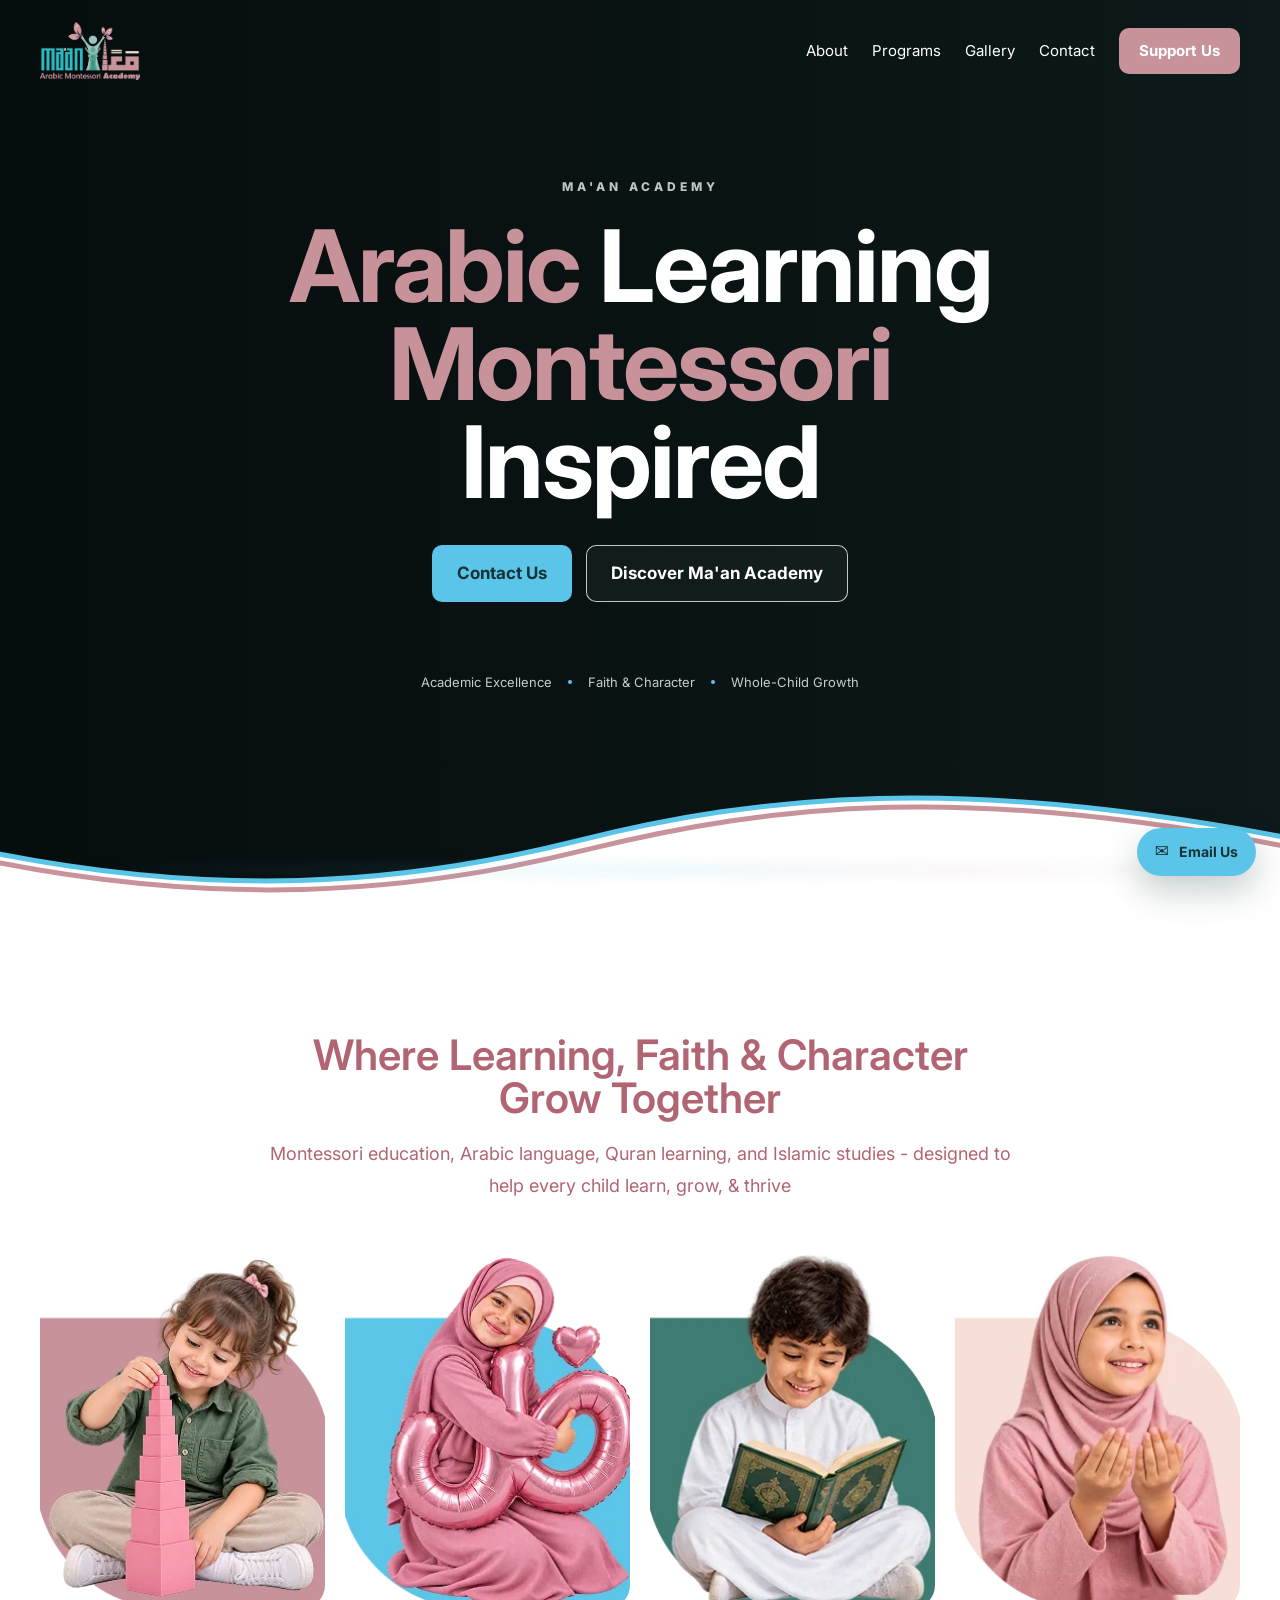
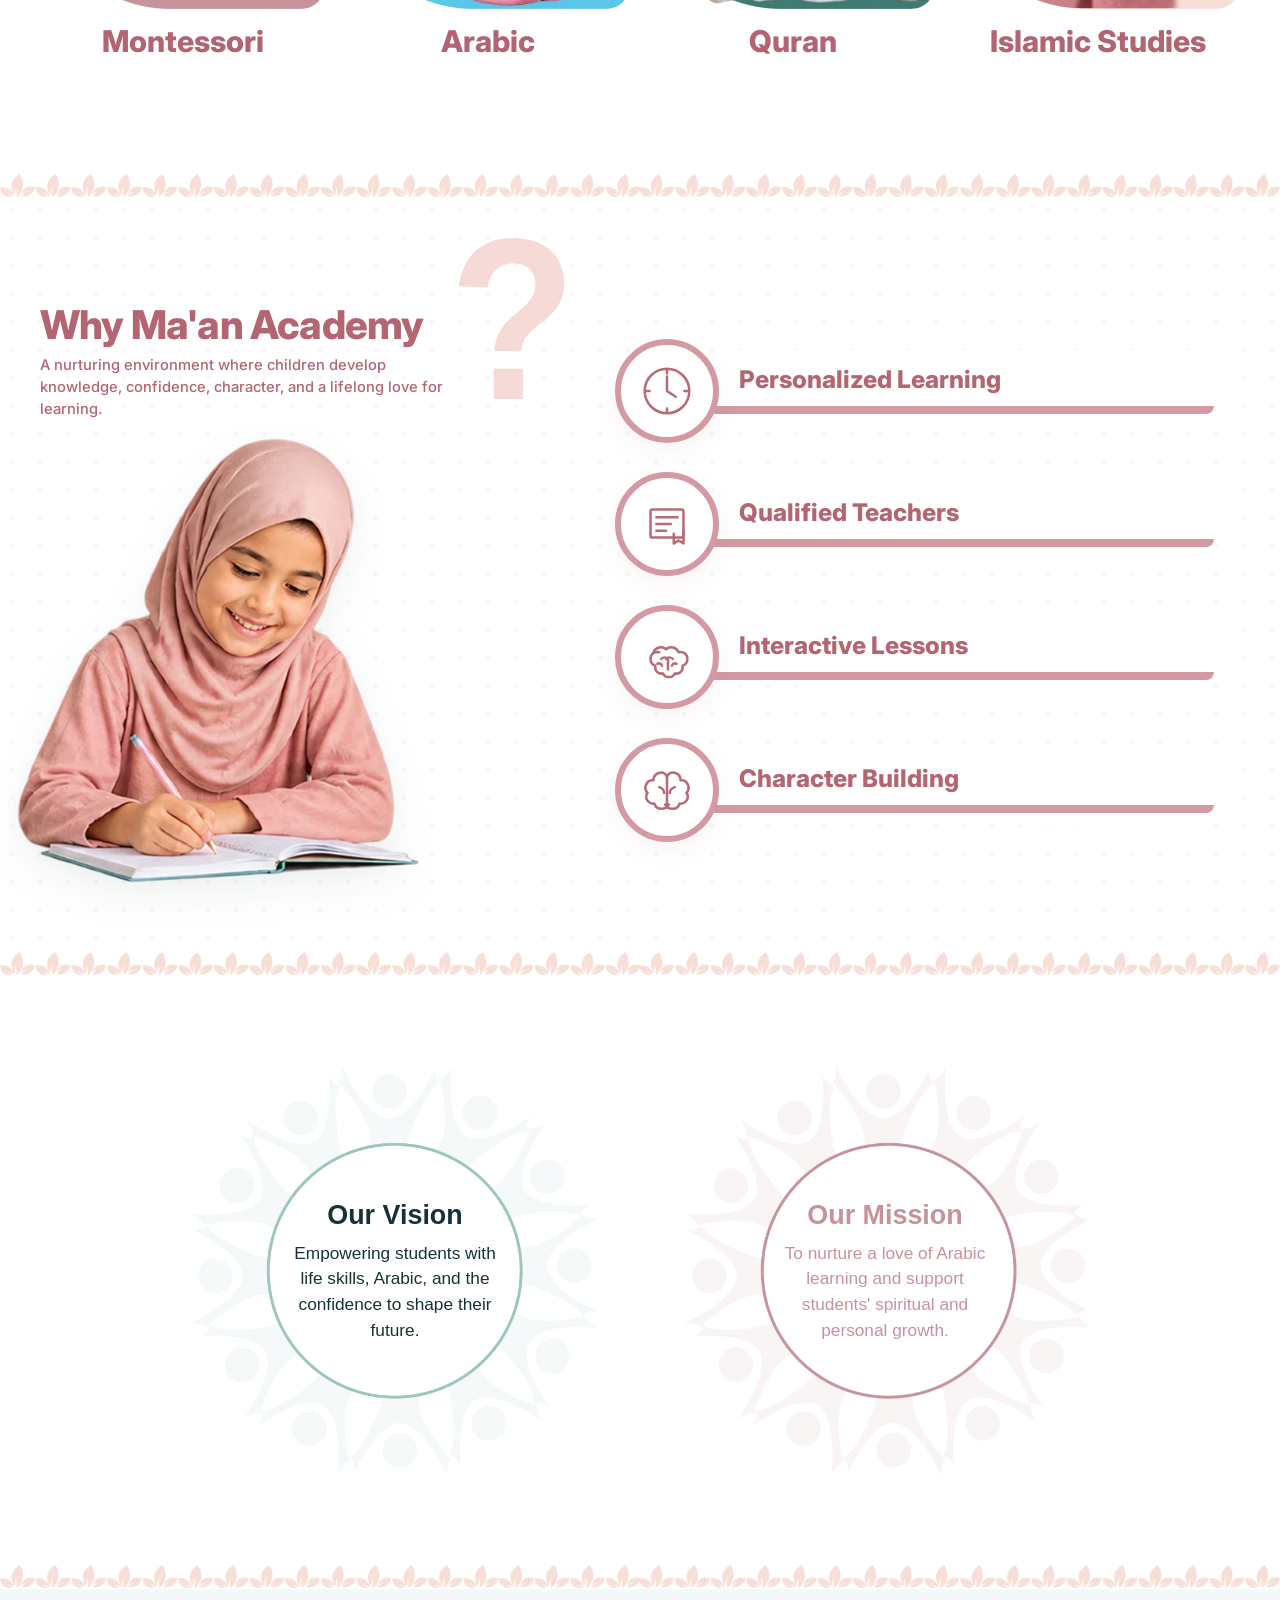
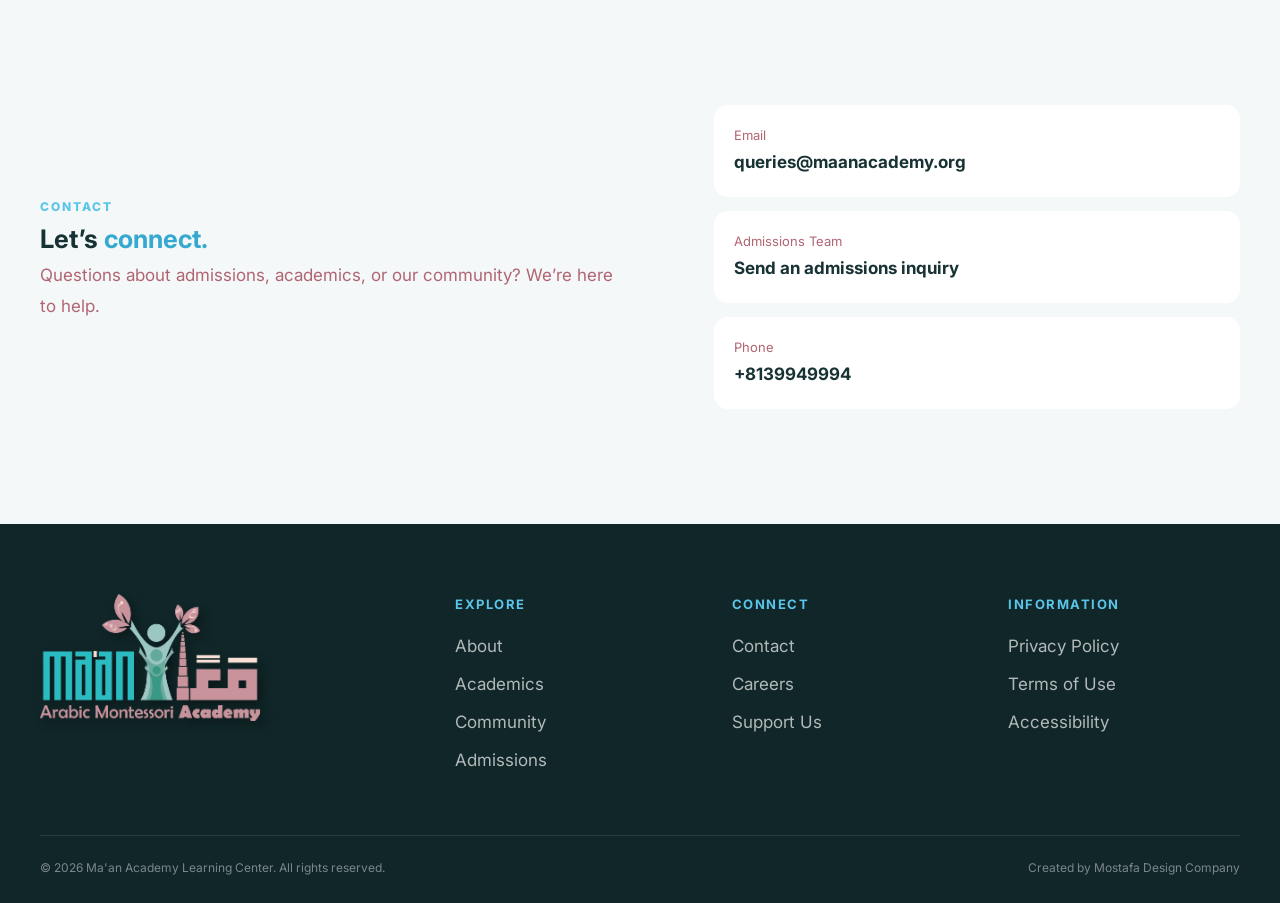
==== index.html @ 1a2408b0 "Add files via upload" ====
<!doctype html>
<html lang="en" dir="ltr">
<head>
  <meta charset="utf-8">
  <meta name="viewport" content="width=device-width, initial-scale=1">
  <meta name="description" content="Ma'an Academy Learning Center offers Arabic, Montessori-inspired learning, Quran, and Islamic studies in a supportive environment focused on academic growth and character.">
  <meta name="theme-color" content="#173234">

  <meta name="robots" content="index,follow,max-image-preview:large">
  <meta property="og:type" content="website">
  <meta property="og:site_name" content="Ma'an Academy Learning Center">
  <meta property="og:title" content="Ma'an Academy Learning Center">
  <meta property="og:description" content="Arabic, Montessori-inspired learning, Quran, and Islamic studies with a focus on knowledge, character, and purposeful growth.">
  <meta property="og:url" content="https://maanacademy.org">
  <meta property="og:image" content="https://maanacademy.org/images/og-image.jpg">
  <meta name="twitter:card" content="summary_large_image">
  <meta name="twitter:title" content="Ma'an Academy Learning Center">
  <meta name="twitter:description" content="Academic growth, Arabic learning, Montessori-inspired education, and character development.">
  <meta name="twitter:image" content="https://maanacademy.org/images/og-image.jpg">
  <link rel="canonical" href="https://maanacademy.org">

  <link rel="preconnect" href="https://fonts.googleapis.com">
  <link rel="preconnect" href="https://fonts.gstatic.com" crossorigin>
  <link href="https://fonts.googleapis.com/css2?family=Inter:wght@400;500;600;700;800&display=swap" rel="stylesheet">
  <link rel="stylesheet" href="style.css">
  <title>Ma'an Academy Learning Center | Arabic &amp; Montessori-Inspired Education</title>

  <script type="application/ld+json">
  {
    "@context": "https://schema.org",
    "@type": "EducationalOrganization",
    "name": "Ma'an Academy Learning Center",
    "url": "https://maanacademy.org/",
    "logo": "https://maanacademy.org/maanLogo.webp",
    "description": "An educational center combining academic learning, Arabic, Montessori-inspired education, Quran, Islamic studies, and character development.",
    "email": "queries@maanacademy.org",
    "telephone": "+8139949994"
  }
  </script>
</head>

<body id="top">
  <a class="skip-link" href="#main">Skip to content</a>

  <header class="site-header" id="header">
    <div class="container nav-wrap">
      <a class="brand" href="#top" aria-label="Ma'an Academy Learning Center home">
        <span class="brand-mark">
          <img src="maanLogo.webp" alt="Ma'an Academy Learning Center logo" width="100" height="100">
        </span>
      </a>

<input
  class="menu-toggle"
  type="checkbox"
  id="menuToggle"
  aria-label="Toggle navigation menu"
  aria-controls="mainNav"
>

<button
  class="menu-btn"
  type="button"
  aria-expanded="false"
  aria-controls="mainNav"
>
  <span></span>
  <span></span>
  <span></span>
</button>

      <nav id="mainNav" class="nav" aria-label="Main navigation">
        <a href="about.html">About</a>
        <a href="programs.html">Programs</a>
        <a href="gallery.html">Gallery</a>
        <a href="contact.html">Contact</a>
        <a href="donate.html" class="nav-cta">Support Us</a>
      </nav>
    </div>
  </header>

  <main id="main">
    <section class="hero" aria-labelledby="hero-title">
      <video class="hero-video" autoplay muted loop playsinline preload="metadata"
             poster="hero-poster.jpg" aria-hidden="true">
        <source src="hero.mp4" type="video/mp4">
      </video>
      <div class="hero-shade" aria-hidden="true"></div>

      <div class="container hero-content">
        <p class="hero-eyebrow">MA'AN ACADEMY</p>
        <h1 id="hero-title"><em>Arabic</em> Learning<br><em>Montessori</em> Inspired</h1>
        <div class="actions">
         <a class="btn primary" href="contact.html">
  Contact Us
</a>
          <a class="btn ghost" href="#academics">Discover Ma'an Academy</a>
        </div>
        <div class="hero-proof" aria-label="Our priorities">
          <span>Academic Excellence</span><i aria-hidden="true"></i>
          <span>Faith &amp; Character</span><i aria-hidden="true"></i>
          <span>Whole-Child Growth</span>
        </div>
      </div>

      <div class="hero-wave" aria-hidden="true">
        <svg viewBox="0 0 1440 130" preserveAspectRatio="none">
          <path class="wave-fill" d="M0,88 C240,125 440,118 650,76 C860,34 1080,18 1440,72 L1440,130 L0,130 Z"></path>
          <path class="wave-line wave-line-one" d="M0,88 C240,125 440,118 650,76 C860,34 1080,18 1440,72"></path>
          <path class="wave-line wave-line-two" d="M0,96 C240,133 450,126 660,84 C875,42 1090,26 1440,80"></path>
        </svg>
      </div>
    </section>
<section class="section light" id="academics" aria-labelledby="programs-title">

  <div class="container">

    <div class="heading reveal">
      <h2 id="programs-title">
        Where Learning, Faith & Character Grow Together
      </h2>

      <p>
        Montessori education, Arabic language, Quran learning, and Islamic studies -
        designed to help every child learn, grow, &amp; thrive
      </p>
    </div>

    <div class="cards">

      <article class="card reveal">
        <a href="programs.html#montessori">
        <img
          src="prog1.webp"
          alt="Montessori learning program"
          loading="lazy"
          decoding="async"
        >
        </a>
        <h3 class="card-title">Montessori</h3>
      </article>

      <article class="card reveal">
        <a href="programs.html#arabic">
        <img
          src="prog2.webp"
          alt="Arabic learning program"
          loading="lazy"
          decoding="async"
        >
        </a>
        <h3 class="card-title">Arabic</h3>
      </article>

      <article class="card reveal">
        <a href="programs.html#quran">
        <img
          src="prog3.webp"
          alt="Quran learning program"
          loading="lazy"
          decoding="async"
        >
        </a>
        <h3 class="card-title">Quran</h3>
      </article>

      <article class="card reveal">
        <a href="programs.html#islamic">
        <img
          src="prog4.webp"
          alt="Islamic studies program"
          loading="lazy"
          decoding="async"
        >
        </a>
        <h3 class="card-title">Islamic Studies</h3>
      </article>

    </div>

  </div>

</section>


    <div class="section-divider" aria-hidden="true">
      <img src="line.webp" alt="" width="1440" height="100" loading="lazy" decoding="async">
    </div>

    <section class="why-section" id="about" aria-labelledby="why-title">
      <div class="container">
        <div class="intro">
          <div class="intro-copy">
            <h2 id="why-title">Why Ma'an Academy</h2>
            <p>A nurturing environment where children develop knowledge, confidence, character, and a lifelong love for learning.</p>
          </div>
          <div class="question-mark" aria-hidden="true">?</div>
          <div class="child-wrap">
            <img src="child.webp" alt="Student learning at Ma'an Academy" width="600" height="700" loading="lazy" decoding="async">
          </div>
        </div>

        <div class="benefits">
          <article class="benefit">
            <div class="icon" aria-hidden="true">
              <svg viewBox="0 0 64 64"><circle cx="32" cy="32" r="23"></circle><path d="M32 17v15l9 6"></path><path d="M32 10v4M32 50v4M10 32h4M50 32h4"></path></svg>
            </div>
            <div class="content"><h3>Personalized Learning</h3></div>
          </article>

          <article class="benefit">
            <div class="icon" aria-hidden="true">
              <svg viewBox="0 0 64 64"><rect x="15" y="17" width="34" height="29" rx="2"></rect><path d="M21 25h22M21 32h15M21 39h10"></path><path d="M39 42v10l5-3 5 3V38"></path></svg>
            </div>
            <div class="content"><h3>Qualified Teachers</h3></div>
          </article>

          <article class="benefit">
            <div class="icon" aria-hidden="true">
              <svg viewBox="0 0 64 64"><path d="M24 27c-5-1-9 2-9 7 0 3 2 6 5 7-1 5 3 9 8 8 2 5 10 5 12 0 5 1 9-3 8-8 3-1 5-4 5-7 0-5-4-8-9-7-2-5-9-7-13-3-4-4-11-2-13 3Z"></path><path d="M26 34c2-2 5-2 7 0v11M38 34c-2-2-5-2-7 0M22 39c2-1 4 0 5 2M42 39c-2-1-4 0-5 2"></path></svg>
            </div>
            <div class="content"><h3>Interactive Lessons</h3></div>
          </article>

          <article class="benefit">
            <div class="icon" aria-hidden="true">
              <svg viewBox="0 0 64 64"><path d="M32 18c-4-7-14-4-14 4-7-1-11 8-6 13-4 5 1 12 7 11 2 7 12 7 15 1"></path><path d="M32 18c4-7 14-4 14 4 7-1 11 8 6 13 4 5-1 12-7 11-2 7-12 7-15 1"></path><path d="M32 18v31M24 29c3 1 5 3 5 6M40 29c-3 1-5 3-5 6"></path></svg>
            </div>
            <div class="content"><h3>Character Building</h3></div>
          </article>
        </div>
      </div>
    </section>

    <div class="section-divider" aria-hidden="true">
      <img src="line.webp" alt="" width="1440" height="100" loading="lazy" decoding="async">
    </div>

    <section class="vision-mission" aria-label="Vision and mission">
      <article class="info-card vision-card">
        <div class="circle-content">
          <h2>Our Vision</h2>
          <p>Empowering students with life skills, Arabic, and the confidence to shape their future.</p>
        </div>
      </article>
      <article class="info-card mission-card">
        <div class="circle-content">
          <h2>Our Mission</h2>
          <p>To nurture a love of Arabic learning and support students' spiritual and personal growth.</p>
        </div>
      </article>
    </section>

    <div class="section-divider" aria-hidden="true">
      <img src="line.webp" alt="" width="1440" height="100" loading="lazy" decoding="async">
    </div>

    <section class="section contact" id="contact" aria-labelledby="contact-title">
      <div class="container contact-grid">
        <div class="reveal">
          <span class="eyebrow dark">CONTACT</span>
          <h2 id="contact-title">Let’s <span>connect.</span></h2>
          <p>Questions about admissions, academics, or our community? We’re here to help.</p>
        </div>
        <div class="contact-links reveal">
          <a href="mailto:queries@maanacademy.org"><span>Email</span><strong>queries@maanacademy.org</strong></a>
          <a href="mailto:queries@maanacademy.org?subject=Admissions%20Inquiry"><span>Admissions Team</span><strong>Send an admissions inquiry</strong></a>
          <a href="tel:+8139949994"><span>Phone</span><strong>+8139949994</strong></a>
        </div>
      </div>
    </section>
  </main>

  <a class="email-float" href="mailto:queries@maanacademy.org" aria-label="Email Ma'an Academy">Email Us</a>

  <footer class="footer">
    <div class="container footer-grid">
      <div class="footer-brand">
        <img src="maanLogo.webp" alt="Ma'an Academy Learning Center" class="maanLogo" width="220" height="220" loading="lazy" decoding="async">
      </div>
      <div>
        <h3>Explore</h3>
        <a href="about.html">About</a>
        <a href="programs.html">Academics</a>
        <a href="community.html">Community</a>
        <a href="#contact">Admissions</a>
      </div>
      <div>
        <h3>Connect</h3>
        <a href="contact.html">Contact</a>
        <a href="careers.html">Careers</a>
        <a href="donate.html">Support Us</a>
      </div>
      <div>
        <h3>Information</h3>
        <a href="privacy.html">Privacy Policy</a>
        <a href="terms.html">Terms of Use</a>
        <a href="accessibility.html">Accessibility</a>
      </div>
    </div>
    <div class="container footer-bottom">
      <span>© 2026 Ma'an Academy Learning Center. All rights reserved.</span>
      <span>Created by Mostafa Design Company</span>
    </div>
  </footer>

  <div class="custom-cursor" aria-hidden="true"></div>
  <script src="script.js" defer></script>
</body>
</html>
---- style.css ----
/* =========================================================
   MA'AN ACADEMY — CLEAN PRODUCTION STYLES
   ========================================================= */

:root {
  --primary: #5bc5e9;
  --primary-dark: #35a9d0;
  --secondary: #c8929b;
  --dark: #173234;
  --dark-2: #102628;
  --text: #b16573;
  --light: #f4f8f8;
  --white: #fff;
  --line: rgba(23, 50, 52, .12);
  --container: 1200px;
  --pad: clamp(72px, 9vw, 128px);
  --radius: 24px;
  --radius-sm: 10px;
  --ease: cubic-bezier(.22, 1, .36, 1);
  --transition: .3s var(--ease);
}

*,
*::before,
*::after {
  box-sizing: border-box;
  margin: 0;
  padding: 0;
}

html {
  scroll-behavior: smooth;
  scrollbar-color: var(--primary) var(--dark);
  scrollbar-width: thin;
}

body {
  min-width: 320px;
  overflow-x: hidden;
  color: var(--dark);
  background: var(--white);
  font-family: Inter, system-ui, -apple-system, BlinkMacSystemFont, "Segoe UI", sans-serif;
  font-size: 17px;
  line-height: 1.6;
  -webkit-font-smoothing: antialiased;
  text-rendering: optimizeLegibility;
}

img,
video {
  display: block;
  max-width: 100%;
}

a {
  color: inherit;
  text-decoration: none;
}

button,
input,
textarea,
select {
  font: inherit;
}

button,
label {
  cursor: pointer;
}

:focus-visible {
  outline: 3px solid var(--primary);
  outline-offset: 4px;
}

.container {
  width: min(calc(100% - 48px), var(--container));
  margin-inline: auto;
}

.skip-link {
  position: fixed;
  top: 16px;
  left: 16px;
  z-index: 10000;
  padding: 10px 16px;
  border-radius: 8px;
  background: var(--dark);
  color: var(--white);
  transform: translateY(-150%);
  transition: transform .2s ease;
}

.skip-link:focus {
  transform: translateY(0);
}

/* Custom cursor: desktop pointer devices only */
.custom-cursor {
  position: fixed;
  top: 0;
  left: 0;
  z-index: 99999;
  width: 18px;
  height: 18px;
  border-radius: 50%;
  background: var(--text);
  pointer-events: none;
  opacity: 0;
  transform: translate(-50%, -50%);
  transition: width .2s ease, height .2s ease, opacity .2s ease;
  will-change: transform;
}

.custom-cursor.is-visible {
  opacity: 1;
}

.custom-cursor.is-hover {
  width: 28px;
  height: 28px;
  opacity: .8;
}

@media (pointer: fine) {
  body.has-custom-cursor,
  body.has-custom-cursor a,
  body.has-custom-cursor button,
  body.has-custom-cursor input,
  body.has-custom-cursor label,
  body.has-custom-cursor textarea,
  body.has-custom-cursor select {
    cursor: none;
  }
}

@media (pointer: coarse) {
  .custom-cursor {
    display: none;
  }
}

/* Header and navigation */
.site-header {
  position: fixed;
  inset: 0 0 auto;
  z-index: 100;
  padding: 22px 0;
  color: var(--white);
  transition: background .35s ease, box-shadow .35s ease, padding .35s ease, color .35s ease;
}

.site-header.scrolled {
  padding: 13px 0;
  color: var(--dark);
  background: rgba(255, 255, 255, .94);
  backdrop-filter: blur(16px);
  box-shadow: 0 10px 35px rgba(0, 0, 0, .12);
}

.nav-wrap {
  display: flex;
  align-items: center;
  justify-content: space-between;
  gap: 24px;
}

.brand {
  display: inline-flex;
  align-items: center;
  flex: 0 0 auto;
}

.brand-mark {
  display: grid;
  place-items: center;
  width: 100px;
  transition: transform .5s var(--ease);
}

.brand-mark img {
  width: 100%;
  height: auto;
  object-fit: contain;
}

.brand:hover .brand-mark {
  transform: rotate(4deg) scale(1.04);
}

.nav {
  display: flex;
  align-items: center;
  gap: 24px;
}

.nav > a {
  font-size: 15px;
}

.nav > a:not(.nav-cta) {
  position: relative;
  transition: transform .25s var(--ease), opacity .25s ease;
}

.nav > a:not(.nav-cta)::after {
  position: absolute;
  right: 100%;
  bottom: -7px;
  left: 0;
  height: 2px;
  background: currentColor;
  content: "";
  transition: right .25s ease;
}

.nav > a:not(.nav-cta):hover {
  transform: translateY(-2px);
}

.nav > a:not(.nav-cta):hover::after {
  right: 0;
}

.nav-cta {
  padding: 11px 20px;
  border-radius: var(--radius-sm);
  background: var(--secondary);
  color: var(--white);
  font-weight: 700;
  transition: transform var(--transition), box-shadow var(--transition), background var(--transition);
}

.nav-cta:hover {
  transform: translateY(-3px);
  box-shadow: 0 12px 28px rgba(200, 146, 155, .28);
}

.menu-toggle {
  position: absolute;
  width: 1px;
  height: 1px;
  overflow: hidden;
  clip-path: inset(50%);
  white-space: nowrap;
}

.menu-btn {
  display: none;
  width: 44px;
  height: 44px;
  padding-top: 8px;
  border-radius: var(--radius-sm);
  background: var(--primary);
  cursor: pointer;
}

.menu-btn span {
  display: block;
  width: 23px;
  height: 2px;
  margin: 5px auto;
  background: var(--white);
  transition: transform .3s ease, opacity .3s ease;
}

.menu-toggle:checked + .menu-btn span:nth-child(1) {
  transform: translateY(7px) rotate(45deg);
}

.menu-toggle:checked + .menu-btn span:nth-child(2) {
  opacity: 0;
}

.menu-toggle:checked + .menu-btn span:nth-child(3) {
  transform: translateY(-7px) rotate(-45deg);
}

.menu-toggle:focus-visible + .menu-btn {
  outline: 3px solid var(--secondary);
  outline-offset: 4px;
}

/* Hero */
.hero {
  position: relative;
  display: grid;
  min-height: max(760px, 100svh);
  overflow: hidden;
  place-items: center;
  color: var(--white);
  isolation: isolate;
  background: var(--dark);
}

.hero-video,
.hero-shade {
  position: absolute;
  inset: 0;
  width: 100%;
  height: 100%;
}

.hero-video {
  z-index: -2;
  object-fit: cover;
  transform: scale(1.04);
}

.hero-shade {
  z-index: -1;
  background: linear-gradient(90deg, rgba(0, 0, 0, .74), rgba(3, 3, 3, .67), rgba(5, 5, 5, .56));
}

.hero-content {
  position: relative;
  z-index: 2;
  padding-block: 150px 180px;
  text-align: center;
}

.hero-eyebrow {
  margin-bottom: 20px;
  color: rgba(255, 255, 255, .75);
  font-size: 12px;
  font-weight: 800;
  letter-spacing: 4px;
  animation: heroFadeUp .9s var(--ease) both;
}

.hero h1 {
  max-width: 780px;
  margin: 18px auto 22px;
  font-size: clamp(50px, 8vw, 100px);
  font-weight: 700;
  line-height: .98;
  letter-spacing: -2px;
  text-wrap: balance;
  animation: heroFadeUp .9s .1s var(--ease) both;
}

.hero h1 em {
  color: var(--secondary);
  font-style: normal;
}

.actions {
  display: flex;
  flex-wrap: wrap;
  justify-content: center;
  gap: 14px;
  margin-top: 34px;
  animation: heroFadeUp .9s .3s var(--ease) both;
}

.hero-proof {
  display: flex;
  flex-wrap: wrap;
  align-items: center;
  justify-content: center;
  gap: 16px;
  margin-top: 70px;
  color: rgba(255, 255, 255, .78);
  font-size: 13px;
  animation: heroFadeUp .9s .4s var(--ease) both;
}

.hero-proof i {
  width: 4px;
  height: 4px;
  flex: 0 0 4px;
  border-radius: 50%;
  background: var(--primary);
}

@keyframes heroFadeUp {
  from { opacity: 0; transform: translateY(22px); }
  to { opacity: 1; transform: translateY(0); }
}

/* Hero wave */
.hero-wave {
  position: absolute;
  right: 0;
  bottom: -1px;
  left: 0;
  z-index: 5;
  height: 145px;
  overflow: hidden;
  pointer-events: none;
}

.hero-wave svg {
  display: block;
  width: 100%;
  height: 100%;
}

.wave-fill {
  fill: var(--white);
  stroke: none;
}

.wave-line {
  fill: none;
  stroke-width: 5;
  stroke-linecap: round;
  stroke-linejoin: round;
  vector-effect: non-scaling-stroke;
  stroke-dasharray: 1800;
  stroke-dashoffset: 1800;
  animation: waveDraw 2s .7s ease forwards;
}

.wave-line-one { stroke: var(--primary); }
.wave-line-two {
  stroke: var(--secondary);
  animation-delay: 1s;
}

@keyframes waveDraw {
  to { stroke-dashoffset: 0; }
}

.hero-wave::before {
  position: absolute;
  right: 0;
  bottom: 29px;
  left: 0;
  height: 4px;
  background: linear-gradient(90deg, transparent, rgba(91, 197, 233, .15) 15%, rgba(91, 197, 233, .5) 50%, rgba(200, 146, 155, .35) 75%, transparent);
  filter: blur(7px);
  opacity: .8;
  content: "";
}

/* Buttons */
.btn {
  display: inline-flex;
  min-height: 50px;
  align-items: center;
  justify-content: center;
  padding: 14px 24px;
  border: 1px solid transparent;
  border-radius: var(--radius-sm);
  font-weight: 700;
  transition: transform var(--transition), background var(--transition), color var(--transition), box-shadow var(--transition);
}

.btn:hover { transform: translateY(-3px); }

.btn.primary {
  background: var(--primary);
  color: var(--dark);
}

.btn.primary:hover {
  background: var(--primary-dark);
  box-shadow: 0 12px 28px rgba(91, 197, 233, .25);
}

.btn.ghost {
  border-color: rgba(255, 255, 255, .75);
  background: rgba(255, 255, 255, .04);
  color: var(--white);
  backdrop-filter: blur(8px);
}

.btn.ghost:hover {
  background: var(--white);
  color: var(--dark);
}

/* Shared sections */

.section{padding:var(--pad) 0}
.light{background:var(--white)}
.section-divider{width:100%;overflow:hidden;line-height:0}
.section-divider img{width:100%;height:auto}
.copy{max-width:600px}
.copy h2,.heading h2,.admissions h2{
  font-size:clamp(42px,3vw,70px);line-height:1.03;font-weight:600;
  margin:18px 0 24px;color:var(--text);
}

.copy p,.heading>p,.contact p,.admissions p{color:var(--text);line-height:1.8}
.copy .lead{font-size:21px;color:var(--dark);margin-bottom:18px}
.copy p+p{margin-top:12px}
.eyebrow{font-size:12px;letter-spacing:2px;font-weight:800}
.eyebrow.dark{color:var(--primary)}
.text-link{display:inline-flex;gap:12px;color:var(--dark);font-weight:700;margin-top:18px;transition:gap .25s var(--ease),color .25s ease}
.text-link:hover{gap:19px;color:var(--secondary)}

.heading{text-align:center;max-width:760px;margin:0 auto 50px}
.heading h2{margin-bottom:18px}
.heading>p{font-size:18px}
.heading h2 span{color:var(--primary)}
.cards{
  display:grid;
  grid-template-columns:repeat(4,1fr);
  gap:20px;
}

.card{
  position:relative;
  cursor:pointer;
  isolation:isolate;
  overflow:visible;
}

/* الصورة */
.card img{
  display:block;
  width:100%;
  aspect-ratio:4/5;
  object-fit:cover;
  border-radius:var(--radius);
  transition:
    transform .6s var(--ease),
    box-shadow .5s ease;
}

/* اسم الكارد */
.card-title{
  display:block;
  margin-top:14px;
  text-align:center;
  color:var(--text);
  font-size:30px;
  font-weight:800;
  line-height:1.2;
  transition:
    transform .45s var(--ease),
    color .3s ease,
    text-shadow .3s ease;
}

/* Hover */
.card:hover img{
  transform:scale(1.1);
}

/* الاسم يطلع فوق الصورة */
.card:hover .card-title{
  position:absolute;
  z-index:10;
  top:50%;
  left:50%;
  margin:0;
  transform:translate(-50%,-50%) scale(1.05);
  color:#fff;
  text-shadow:
    0 3px 8px rgba(0,0,0,.95),
    0 8px 25px rgba(0,0,0,.75);
  pointer-events:none;
}

/* طبقة شفافة فوق الصورة */
.card::before{
  content:"";
  position:absolute;
  z-index:5;
  inset:0;
  opacity:0;
  transition:opacity .4s ease;
  pointer-events:none;
}

.card:hover::before{
  opacity:1;
}

/* Vision and mission */
.vision-mission {
  display: flex;
  width: 100%;
  align-items: center;
  justify-content: center;
  gap: clamp(30px, 7vw, 80px);
  padding: clamp(50px, 7vw, 90px) 5%;
  background: var(--white);
}

.info-card {
  position: relative;
  display: flex;
  width: min(42vw, 410px);
  aspect-ratio: 1;
  align-items: center;
  justify-content: center;
  background-position: center;
  background-repeat: no-repeat;
  background-size: contain;
  isolation: isolate;
}

.vision-card::before,
.mission-card::before {
  position: absolute;
  z-index: -1;
  inset: 0;
  background-position: center;
  background-repeat: no-repeat;
  background-size: contain;
  transform-origin: center;
  animation: rotateVisionMission 14s linear infinite;
  will-change: transform;
  content: "";
}

.vision-card::before { background-image: url("vision-bg.webp"); }
.mission-card::before { background-image: url("mission-bg.webp"); }

@keyframes rotateVisionMission {
  from { transform: rotate(0deg); }
  to { transform: rotate(360deg); }
}

.circle-content {
  width: 55%;
  text-align: center;
  font-family: Arial, sans-serif;
}

.vision-card .circle-content { color: var(--dark); }
.mission-card .circle-content { color: var(--secondary); }

.circle-content h2 {
  margin-bottom: 8px;
  font-size: clamp(20px, 2.1vw, 29px);
  font-weight: 700;
  line-height: 1.3;
}

.circle-content p {
  font-size: clamp(13px, 1.35vw, 18px);
  font-weight: 400;
  line-height: 1.5;
}

/* Why Ma'an Academy */
.why-section {
  --why-rose: #b66b78;
  --why-rose-light: #d39aa3;
  --why-pale: #f5d9d5;
  --why-text: #b36572;
  position: relative;
  overflow: hidden;
  padding: clamp(78px, 8vw, 118px) 0 clamp(48px, 6vw, 72px);
  background: radial-gradient(circle at 12px 12px, rgba(200, 146, 155, .08) 0 2px, transparent 2.5px) 0 0 / 28px 28px, #fff;
  isolation: isolate;
}

.why-section .container {
  position: relative;
  z-index: 2;
  display: grid;
  grid-template-columns: minmax(0, .9fr) minmax(0, 1.1fr);
  align-items: center;
  gap: clamp(35px, 5vw, 85px);
}

.why-section .intro {
  position: relative;
  display: flex;
  min-height: 580px;
  flex-direction: column;
  justify-content: flex-start;
  padding-top: 4px;
}

.why-section .intro-copy { position: relative; z-index: 4; }

.why-section .intro h2 {
  margin: 0 0 7px;
  color: var(--why-text);
  font-size: clamp(30px, 3.1vw, 42px);
  font-weight: 800;
  line-height: 1.08;
  letter-spacing: -.8px;
}

.why-section .intro p {
  max-width: 410px;
  margin: 0;
  color: var(--why-text);
  font-size: clamp(13px, 1.15vw, 16px);
  font-weight: 500;
  line-height: 1.5;
}

.why-section .question-mark {
  position: absolute;
  z-index: 1;
  top: -70px;
  right: 4%;
  color: #f5d9d5;

  font-family: Arial Black, Arial, Helvetica, sans-serif;
  font-size: clamp(190px, 18vw, 260px);
  font-weight: 900;
  line-height: .78;
  letter-spacing: -55px;

  opacity: .95;
  transform: scaleX(.9);
  transform-origin: center;

  pointer-events: none;
  user-select: none;
}

.why-section .child-wrap {
  position: absolute;
  z-index: 3;
  bottom: -12px;
  left: -26px;
  width: min(410px, 92%);
}

.why-section .child-wrap img {
  width: 100%;
  height: auto;
  filter: drop-shadow(0 15px 20px rgba(23, 50, 52, .07));
}

.why-section .benefits { display: grid; gap: 25px; }

.why-section .benefit {
  position: relative;
  display: flex;
  min-height: 108px;
  align-items: center;
}

.why-section .icon {
  position: relative;
  z-index: 4;
  display: grid;
  width: 104px;
  height: 104px;
  flex: 0 0 104px;
  place-items: center;
  border: 6px solid var(--why-rose-light);
  border-radius: 50%;
  background: #fff;
  box-shadow: 0 8px 24px rgba(182, 107, 120, .08);
  transition: transform .35s var(--ease), box-shadow .35s ease;
}

.why-section .icon svg {
  width: 62px;
  height: 62px;
  fill: none;
  stroke: var(--why-rose);
  stroke-width: 2.6;
  stroke-linecap: round;
  stroke-linejoin: round;
}

.why-section .content {
  position: relative;
  z-index: 2;
  min-height: 82px;
  flex: 1;
  margin-left: -5px;
  padding: 16px 32px 18px 25px;
  background: #fff;
  clip-path: polygon(0 0, 100% 0, 94% 100%, 0 82%);
  filter: drop-shadow(10px 12px 7px rgba(23, 50, 52, .18));
}

.why-section .content::after {
  position: absolute;
  z-index: -1;
  right: 5%;
  bottom: 18px;
  left: 0;
  height: 8px;
  border-radius: 0 0 8px 0;
  background: var(--why-rose-light);
  content: "";
}

.why-section .content h3 {
  margin: 0 0 2px;
  color: var(--why-text);
  font-size: clamp(20px, 1.9vw, 28px);
  font-weight: 800;
  line-height: 1.15;
}

.why-section .content p {
  margin: 0;
  color: var(--why-text);
  font-size: clamp(10px, 1vw, 13px);
  font-weight: 500;
  line-height: 1.35;
}

.why-section .benefit:hover .icon {
  transform: translateY(-4px) scale(1.03);
  box-shadow: 0 13px 30px rgba(182, 107, 120, .16);
}

/* Contact */
.contact { background: var(--light); }

.contact-grid {
  display: grid;
  grid-template-columns: minmax(0, 1fr) minmax(0, .9fr);
  align-items: center;
  gap: clamp(35px, 7vw, 90px);
}

.contact h2 span { color: var(--primary-dark); }

.contact-links {
  display: grid;
  gap: 14px;
}

.contact-links a {
  display: grid;
  gap: 4px;
  padding: 20px;
  border-radius: 14px;
  background: var(--white);
  transition: transform .25s ease, color .25s ease, box-shadow .25s ease;
}

.contact-links a span {
  color: var(--text);
  font-size: 13px;
}

.contact-links a strong {
  overflow-wrap: anywhere;
  color: var(--dark);
  font-weight: 700;
}

.contact-links a:hover {
  transform: translateX(6px);
  box-shadow: 0 12px 30px rgba(23, 50, 52, .07);
}

.full-width-image {
  width: 100%;
  height: auto;
}

/* Footer */
.footer {
  padding: 70px 0 25px;
  background: var(--dark-2);
  color: var(--white);
}

.footer-grid {
  display: grid;
  grid-template-columns: 1.6fr repeat(3, minmax(0, 1fr));
  gap: 45px;
}

.maanLogo {
  width: min(220px, 100%);
  height: auto;
  filter: drop-shadow(5px 5px 5px rgba(0, 0, 0, .35));
}

.footer h3 {
  margin-bottom: 18px;
  color: var(--primary);
  font-size: 13px;
  letter-spacing: 1.5px;
  text-transform: uppercase;
}

.footer-grid > div:not(.footer-brand) a {
  display: block;
  margin-bottom: 11px;
  color: rgba(255, 255, 255, .68);
  transition: color .2s ease;
}

.footer-grid > div:not(.footer-brand) a:hover { color: var(--white); }

.footer-bottom {
  display: flex;
  justify-content: space-between;
  gap: 20px;
  margin-top: 50px;
  padding-top: 22px;
  border-top: 1px solid rgba(255, 255, 255, .1);
  color: rgba(255, 255, 255, .45);
  font-size: 12px;
}

/* Floating email action */
.email-float {
  position: fixed;
  right: 24px;
  bottom: 24px;
  z-index: 90;
  display: inline-flex;
  align-items: center;
  gap: 10px;
  padding: 13px 18px;
  border-radius: 999px;
  background: var(--primary);
  color: var(--dark);
  font-size: 14px;
  font-weight: 700;
  box-shadow: 0 14px 35px rgba(23, 50, 52, .25);
  transition: transform .3s var(--ease), box-shadow .3s ease, background .3s ease;
}

.email-float::before {
  font-size: 17px;
  line-height: 1;
  content: "✉";
}

.email-float:hover {
  transform: translateY(-4px);
  background: var(--secondary);
  box-shadow: 0 18px 40px rgba(23, 50, 52, .32);
}

/* Reveal animations */
.reveal {
  opacity: 0;
  transform: translateY(22px);
  transition: opacity .7s var(--ease), transform .7s var(--ease);
}

.reveal.visible {
  opacity: 1;
  transform: translateY(0);
}

.js-ready .reveal:not(.visible) { will-change: opacity, transform; }

/* Responsive */
@media (max-width: 1100px) {
  .why-section .intro { min-height: 530px; }
  .why-section .child-wrap { width: 370px; }
  .why-section .icon {
    width: 92px;
    height: 92px;
    flex-basis: 92px;
    border-width: 5px;
  }
  .why-section .icon svg { width: 55px; height: 55px; }
  .footer-grid { gap: 30px; }
}

@media (max-width: 950px) {
  .menu-btn { display: block; }
  .nav {
    position: absolute;
    top: calc(100% + 8px);
    right: 24px;
    display: none;
    width: min(300px, calc(100vw - 48px));
    flex-direction: column;
    align-items: stretch;
    gap: 4px;
    padding: 14px;
    border-radius: 16px;
    background: rgba(23, 50, 52, .98);
    color: var(--white);
    box-shadow: 0 20px 60px rgba(0, 0, 0, .25);
  }
  .menu-toggle:checked ~ .nav { display: flex; }
  .nav > a { padding: 10px 8px; }
  .nav > a:not(.nav-cta)::after { display: none; }
  .cards { grid-template-columns: repeat(2, minmax(0, 1fr)); }
  .why-section { padding-top: 75px; }
  .why-section .container { grid-template-columns: minmax(0, 1fr); gap: 35px; }
  .why-section .intro {
    width: min(620px, 100%);
    min-height: 440px;
    margin-inline: auto;
  }
  .why-section .child-wrap {
    left: 50%;
    width: min(390px, 72vw);
    transform: translateX(-50%);
  }
.why-section .question-mark {
  top: -25px;
  right: 3%;
  font-size: 135px;
  letter-spacing: -12px;
  transform: scaleX(.88);
}
  .why-section .benefits { width: min(720px, 100%); margin-inline: auto; }
  .vision-mission { gap: 30px; }
  .info-card { width: 44vw; }
  .contact-grid { gap: 35px; }
  .footer-grid { grid-template-columns: repeat(2, minmax(0, 1fr)); }
}

@media (max-width: 600px) {
  .container { width: min(calc(100% - 30px), var(--container)); }
  .site-header { padding: 15px 0; }
  .site-header.scrolled { padding: 10px 0; }
  .brand-mark { width: 78px; }
  .hero { min-height: 720px; }
  .hero-content { padding-block: 130px 155px; }
  .hero h1 { font-size: clamp(42px, 12vw, 64px); letter-spacing: -1.5px; }
  .hero-proof { gap: 10px; margin-top: 42px; font-size: 11px; }
  .hero-wave { height: 100px; }
  .wave-line { stroke-width: 3; }
  .actions { gap: 10px; }
  .btn { width: 100%; }
  .heading { margin-bottom: 35px; }
  .heading > p { font-size: 16px; }
  .cards { grid-template-columns: 1fr; gap: 28px; }
  .card img { aspect-ratio: 16 / 11; }
  .card-title { font-size: 25px; }
  .vision-mission { flex-direction: column; padding: 45px 15px; }
  .info-card { width: min(92vw, 420px); }
  .circle-content { width: 68%; }
  .circle-content h2 { font-size: 25px; }
  .circle-content p { font-size: 16px; }
  .why-section { padding: 58px 0 40px; }
  .why-section .container { width: min(calc(100% - 30px), var(--container)); }
  .why-section .intro { min-height: 350px; }
  .why-section .intro h2 { font-size: 27px; letter-spacing: -.4px; }
  .why-section .intro p { max-width: 320px; font-size: 14px; }
  .why-section .question-mark { top: -28px; right: 5%; font-size: 125px; }
  .why-section .child-wrap { bottom: -8px; width: min(320px, 82vw); }
  .why-section .benefits { gap: 16px; }
  .why-section .benefit { min-height: 78px; }
  .why-section .icon {
    width: 76px;
    height: 76px;
    flex-basis: 76px;
    border-width: 4px;
  }
  .why-section .icon svg { width: 46px; height: 46px; }
  .why-section .content { min-height: 66px; padding: 11px 20px 12px 15px; }
  .why-section .content::after { bottom: 13px; height: 6px; }
  .why-section .content h3 { font-size: 16px; }
  .why-section .content p { font-size: 12px; }
  .contact-grid { grid-template-columns: 1fr; }
  .copy h2,
  .heading h2,
  .contact h2 { font-size: clamp(38px, 11vw, 54px); }
  .footer-grid { grid-template-columns: repeat(2, minmax(0, 1fr)); gap: 30px 18px; }
  .footer-bottom { flex-direction: column; }
  .email-float { right: 15px; bottom: 15px; padding: 11px 15px; font-size: 13px; }
}

@media (max-width: 380px) {
  .info-card { width: 94vw; }
  .circle-content h2 { font-size: 22px; }
  .circle-content p { font-size: 14px; }
  .hero-proof { font-size: 10px; }
  .why-section .icon { width: 66px; height: 66px; flex-basis: 66px; }
  .why-section .icon svg { width: 40px; height: 40px; }
}

/* Respect user motion preferences */
@media (prefers-reduced-motion: reduce) {
  html { scroll-behavior: auto; }
  *,
  *::before,
  *::after {
    animation-duration: .01ms !important;
    animation-iteration-count: 1 !important;
    transition-duration: .01ms !important;
    scroll-behavior: auto !important;
  }
  .vision-card::before,
  .mission-card::before { animation: none; }
  .reveal { opacity: 1; transform: none; }
}
/* =========================================================
   ABOUT PAGE
   ========================================================= */

.about-hero {
  position: relative;

  padding:
    clamp(170px, 18vw, 230px)
    0
    clamp(90px, 10vw, 140px);

  color: var(--white);

  background:
    linear-gradient(
      135deg,
      var(--dark-2),
      var(--dark)
    );

  overflow: hidden;
}

.about-hero::after {
  content: "";

  position: absolute;

  width: 420px;
  height: 420px;

  right: -140px;
  bottom: -220px;

  border-radius: 50%;

  background: rgba(91, 197, 233, 0.12);

  pointer-events: none;
}

.about-hero h1 {
  max-width: 850px;

  margin: 15px 0 25px;

  font-size: clamp(3rem, 7vw, 6rem);

  line-height: 1;

  letter-spacing: -0.06em;
}

.about-hero h1 span {
  color: var(--primary);
}

.about-hero > .container > p {
  max-width: 650px;

  margin: 0;

  color: rgba(255, 255, 255, 0.72);

  font-size: 1.05rem;
}


/* =========================
   ABOUT CONTENT
   ========================= */

.about-section {
  padding: var(--pad) 0;
}

.about-section-alt {
  background: var(--light);
}

.about-grid {
  display: grid;

  grid-template-columns:
    minmax(250px, 0.65fr)
    minmax(0, 1.35fr);

  gap: clamp(50px, 8vw, 120px);

  align-items: start;
}

.about-heading {
  position: sticky;
  top: 130px;
}

.section-number {
  display: block;

  margin-bottom: 15px;

  color: var(--primary-dark);

  font-size: 0.8rem;
  font-weight: 800;

  letter-spacing: 0.15em;
}

.about-heading h2 {
  margin: 0;

  font-size: clamp(2.4rem, 5vw, 4.5rem);

  letter-spacing: -0.055em;
}

.about-content {
  max-width: 720px;
}

.about-content p {
  margin-bottom: 24px;

  color: rgba(23, 50, 52, 0.72);

  font-size: 1.02rem;
}

.about-content p:last-child {
  margin-bottom: 0;
}


/* =========================
   QURAN QUOTE
   ========================= */

.quran-quote {
  margin: 45px 0;

  padding: clamp(28px, 5vw, 50px);

  text-align: center;

  background: var(--white);

  border-left: 4px solid var(--primary);

  border-radius: var(--radius);

  box-shadow: var(--shadow-sm);
}

.about-section-alt .quran-quote {
  background: var(--white);
}

.quran-quote .arabic {
  margin-bottom: 16px;

  color: var(--dark);

  font-family:
    "Times New Roman",
    serif;

  font-size: clamp(1.7rem, 3vw, 2.5rem);

  line-height: 2;

  direction: rtl;
}

.quran-quote > span {
  display: block;

  margin-bottom: 22px;

  color: var(--secondary);

  font-size: 0.82rem;
  font-weight: 700;
}

.quran-quote .translation {
  max-width: 600px;

  margin: 0 auto 8px;

  color: var(--dark);

  font-size: 1rem;
  font-style: italic;
}

.quran-quote small {
  color: rgba(23, 50, 52, 0.5);
}


/* =========================
   ACADEMIC SECTION
   ========================= */

.academic-section {
  padding: var(--pad) 0;

  background: var(--white);
}

.academic-heading {
  max-width: 760px;

  margin: 0 auto 60px;

  text-align: center;
}

.academic-heading h2 {
  margin: 14px 0 18px;

  font-size: clamp(2.4rem, 5vw, 4.2rem);

  letter-spacing: -0.055em;
}

.academic-heading p {
  margin: 0;

  color: rgba(23, 50, 52, 0.68);
}

.academic-grid {
  display: grid;

  grid-template-columns:
    repeat(4, minmax(0, 1fr));

  gap: 20px;
}

.academic-card {
  padding: 32px 28px;

  background: var(--light);

  border: 1px solid var(--line);

  border-radius: var(--radius);

  transition:
    transform 0.3s var(--ease),
    box-shadow 0.3s ease;
}

.academic-card:hover {
  transform: translateY(-7px);

  box-shadow: var(--shadow-md);
}

.academic-icon {
  display: inline-flex;

  align-items: center;
  justify-content: center;

  width: 48px;
  height: 48px;

  margin-bottom: 22px;

  color: var(--dark);

  background: var(--primary);

  border-radius: 14px;

  font-size: 0.75rem;
  font-weight: 800;
}

.academic-card h3 {
  margin-bottom: 12px;

  font-size: 1.15rem;
}

.academic-card p {
  margin: 0;

  color: rgba(23, 50, 52, 0.65);

  font-size: 0.9rem;
}


/* =========================
   QUOTE
   ========================= */

.about-content blockquote {
  margin: 42px 0;

  padding: 28px 32px;

  color: var(--dark);

  background: rgba(91, 197, 233, 0.08);

  border-left: 4px solid var(--primary);

  border-radius: 0 var(--radius-sm) var(--radius-sm) 0;

  font-size: 1.15rem;
  font-weight: 600;
  line-height: 1.7;
}

.about-content blockquote cite {
  display: block;

  margin-top: 12px;

  color: var(--secondary);

  font-size: 0.8rem;

  font-style: normal;
}


/* =========================
   ABOUT CLOSING
   ========================= */

.about-closing {
  padding: var(--pad) 0;

  text-align: center;

  color: var(--white);

  background: var(--dark);
}

.about-closing h2 {
  max-width: 800px;

  margin: 12px auto 20px;

  font-size: clamp(2.6rem, 6vw, 5.5rem);

  letter-spacing: -0.06em;
}

.about-closing h2 span {
  color: var(--primary);
}

.about-closing p {
  max-width: 600px;

  margin: 0 auto 32px;

  color: rgba(255, 255, 255, 0.68);
}


/* =========================
   ABOUT RESPONSIVE
   ========================= */

@media (max-width: 1000px) {

  .about-grid {
    grid-template-columns: 1fr;

    gap: 40px;
  }

  .about-heading {
    position: static;
  }

  .about-heading h2 {
    max-width: 600px;
  }

  .academic-grid {
    grid-template-columns:
      repeat(2, minmax(0, 1fr));
  }

}


@media (max-width: 650px) {

  .about-hero {
    padding-top: 150px;
  }

  .about-hero h1 {
    font-size: clamp(2.7rem, 13vw, 4rem);
  }

  .about-section {
    padding: 70px 0;
  }

  .about-content p {
    font-size: 0.96rem;
  }

  .quran-quote {
    padding: 28px 20px;
  }

  .quran-quote .arabic {
    font-size: 1.45rem;
  }

  .academic-grid {
    grid-template-columns: 1fr;
  }

  .academic-heading {
    margin-bottom: 40px;
  }

  .about-content blockquote {
    padding: 24px 20px;

    font-size: 1rem;
  }

}

/*===== programs page - v10/10 =====*/
.page-hero {
  padding: clamp(140px, 18vw, 200px) 0 clamp(70px, 10vw, 100px);
  color: var(--white);
  text-align: center;
  background:
    linear-gradient(rgba(23, 50, 52, .88), rgba(23, 50, 52, .94)),
    url("imgs/container.png") center / cover no-repeat;
}

.page-hero h1 {
  font-size: clamp(40px, 6vw, 70px);
  line-height: 1.05;
  letter-spacing: -1px;
}
.page-hero h1 span { color: var(--secondary); }
.page-hero p {
  margin: 15px auto 0;
  color: rgba(255,255,255,.78);
  max-width: 620px;
  font-size: clamp(15px, 1.5vw, 18px);
  line-height: 1.7;
}

.programs-detail {
  padding: var(--pad) 0;
  display: grid;
  gap: clamp(24px, 4vw, 40px);
}

.prog-row {
  display: grid;
  grid-template-columns: 1.1fr .9fr;
  gap: clamp(24px, 4vw, 40px);
  align-items: center;
  padding: clamp(20px, 3vw, 30px);
  border-radius: var(--radius);
  background: var(--light);
  border: 1px solid var(--line);
  transition: transform .35s var(--ease), box-shadow .35s ease;
}
.prog-row:hover {
  transform: translateY(-4px);
  box-shadow: 0 18px 40px rgba(23, 50, 52, .08);
}
.prog-row:nth-child(even) { grid-template-columns: .9fr 1.1fr; }
.prog-row:nth-child(even) .prog-img { order: 2; }

.prog-img img {
  width: 100%;
  height: 100%;
  min-height: 280px;
  aspect-ratio: 4 / 3;
  display: block;
  border-radius: var(--radius);
}

.prog-text .eyebrow {
  color: var(--primary-dark);
  letter-spacing: 2px;
  font-weight: 800;
  font-size: 12px;
}
.prog-text h2 {
  font-size: clamp(28px, 4vw, 38px);
  color: var(--dark);
  margin: 10px 0 15px;
  line-height: 1.15;
}
.prog-text p {
  color: var(--dark);
  opacity: .85;
  line-height: 1.7;
}
.prog-list {
  margin-top: 18px;
  display: grid;
  gap: 10px;
}
.prog-list li {
  list-style: none;
  display: flex;
  gap: 10px;
  align-items: flex-start;
  color: var(--dark);
  font-weight: 500;
}
.prog-list li::before {
  content: "✓";
  color: var(--primary-dark);
  font-weight: 800;
  flex: 0 0 auto;
}

.prog-cta {
  margin-top: 22px;
  display: inline-flex;
  align-items: center;
  justify-content: center;
  min-height: 48px;
  padding: 12px 24px;
  background: var(--dark);
  color: var(--white);
  border-radius: var(--radius-sm);
  font-weight: 700;
  transition: transform var(--transition), background var(--transition), box-shadow var(--transition);
}
.prog-cta:hover {
  background: var(--primary);
  color: var(--dark);
  transform: translateY(-3px);
  box-shadow: 0 12px 28px rgba(91, 197, 233, .25);
}
.prog-cta:focus-visible {
  outline: 3px solid var(--primary);
  outline-offset: 4px;
}

/* Responsive مظبوط على نفس بريك بوينت الموقع */
@media(max-width: 950px){
  .prog-row,
  .prog-row:nth-child(even) { grid-template-columns: 1fr; }
  .prog-row:nth-child(even) .prog-img { order: -1; }
  .prog-img img { min-height: 240px; aspect-ratio: 16 / 10; }
}

@media(max-width: 600px){
  .page-hero { text-align: center; }
  .prog-row { padding: 18px; gap: 20px; }
  .prog-img img { min-height: 200px; }
  .prog-text h2 { font-size: 27px; }
  .prog-cta { width: 100%; }
}

@media (prefers-reduced-motion: reduce) {
  .prog-row, .prog-cta { transition: none; }
  .prog-row:hover { transform: none; }
}

/* =========================================================
   CONTACT PAGE
   ========================================================= */

.contact-page-hero {
  padding:
    clamp(170px, 18vw, 230px)
    0
    clamp(90px, 10vw, 140px);

  color: var(--white);

  background:
    linear-gradient(
      135deg,
      var(--dark-2),
      var(--dark)
    );

  overflow: hidden;
}

.contact-page-hero h1 {
  margin: 15px 0 25px;

  font-size: clamp(3.2rem, 8vw, 6.5rem);

  line-height: 0.98;

  letter-spacing: -0.065em;
}

.contact-page-hero h1 span {
  color: var(--primary);
}

.contact-page-hero p {
  max-width: 650px;

  margin: 0;

  color: rgba(255, 255, 255, 0.72);

  font-size: 1.05rem;
}


/* =========================
   CONTACT MAIN
   ========================= */

.contact-page-section {
  padding: var(--pad) 0;

  background: var(--light);
}

.contact-page-grid {
  display: grid;

  grid-template-columns:
    minmax(0, 0.85fr)
    minmax(0, 1.15fr);

  gap: clamp(50px, 8vw, 110px);

  align-items: start;
}

.contact-page-intro h2 {
  max-width: 550px;

  margin: 15px 0 22px;

  font-size: clamp(2.5rem, 5vw, 4.5rem);

  letter-spacing: -0.055em;
}

.contact-page-intro > p {
  max-width: 550px;

  margin-bottom: 40px;

  color: rgba(23, 50, 52, 0.68);

  font-size: 1rem;
}


/* =========================
   CONTACT INFO
   ========================= */

.contact-info-list {
  display: grid;

  gap: 14px;
}

.contact-info-item {
  display: flex;

  align-items: center;

  gap: 16px;

  padding: 18px;

  background: var(--white);

  border: 1px solid var(--line);

  border-radius: var(--radius-sm);

  transition:
    transform 0.3s var(--ease),
    box-shadow 0.3s ease;
}

a.contact-info-item:hover {
  transform: translateX(5px);

  box-shadow: var(--shadow-sm);
}

.contact-info-icon {
  flex: 0 0 auto;

  width: 48px;
  height: 48px;

  display: grid;
  place-items: center;

  color: var(--dark);

  background: rgba(91, 197, 233, 0.15);

  border-radius: 14px;

  font-weight: 800;
}

.contact-info-item small {
  display: block;

  margin-bottom: 3px;

  color: rgba(23, 50, 52, 0.5);

  font-size: 0.72rem;
  font-weight: 800;

  text-transform: uppercase;
  letter-spacing: 0.08em;
}

.contact-info-item strong {
  display: block;

  color: var(--dark);

  font-size: 0.9rem;
}


/* =========================
   CONTACT FORM CARD
   ========================= */

.contact-form-card {
  padding: clamp(28px, 5vw, 50px);

  background: var(--white);

  border-radius: var(--radius);

  box-shadow: var(--shadow-md);
}

.contact-form-heading {
  margin-bottom: 35px;
}

.contact-form-heading .section-number {
  margin-bottom: 12px;
}

.contact-form-heading h2 {
  margin-bottom: 10px;

  font-size: clamp(1.8rem, 3vw, 2.6rem);

  letter-spacing: -0.04em;
}

.contact-form-heading p {
  margin: 0;

  color: rgba(23, 50, 52, 0.6);

  font-size: 0.9rem;
}


/* =========================
   FORM
   ========================= */

.contact-form {
  display: grid;

  gap: 20px;
}

.form-row {
  display: grid;

  grid-template-columns: 1fr 1fr;

  gap: 16px;
}

.form-group {
  display: grid;

  gap: 8px;
}

.form-group label {
  color: var(--dark);

  font-size: 0.82rem;
  font-weight: 700;
}

.form-group input,
.form-group select,
.form-group textarea {
  width: 100%;

  padding: 14px 16px;

  color: var(--dark);

  background: var(--light);

  border: 1px solid rgba(23, 50, 52, 0.12);
  border-radius: 12px;

  outline: none;

  transition:
    border-color 0.25s ease,
    box-shadow 0.25s ease,
    background-color 0.25s ease;
}

.form-group input,
.form-group select {
  min-height: 50px;
}

.form-group textarea {
  min-height: 150px;

  resize: vertical;
}

.form-group input::placeholder,
.form-group textarea::placeholder {
  color: rgba(23, 50, 52, 0.4);
}

.form-group input:focus,
.form-group select:focus,
.form-group textarea:focus {
  background: var(--white);

  border-color: var(--primary);

  box-shadow:
    0 0 0 4px rgba(91, 197, 233, 0.12);
}

.form-submit {
  width: 100%;

  margin-top: 5px;

  cursor: pointer;
}


/* =========================
   CONTACT CTA
   ========================= */

.contact-cta {
  padding: var(--pad) 0;

  text-align: center;

  color: var(--white);

  background: var(--dark);
}

.contact-cta h2 {
  max-width: 800px;

  margin: 15px auto 18px;

  font-size: clamp(2.5rem, 6vw, 5rem);

  letter-spacing: -0.06em;
}

.contact-cta p {
  max-width: 560px;

  margin: 0 auto 30px;

  color: rgba(255, 255, 255, 0.68);
}


/* =========================
   CONTACT RESPONSIVE
   ========================= */

@media (max-width: 950px) {

  .contact-page-grid {
    grid-template-columns: 1fr;

    gap: 55px;
  }

}


@media (max-width: 650px) {

  .contact-page-hero {
    padding-top: 150px;
  }

  .contact-page-hero h1 {
    font-size: clamp(2.8rem, 13vw, 4.2rem);
  }

  .contact-page-section {
    padding: 70px 0;
  }

  .form-row {
    grid-template-columns: 1fr;
  }

  .contact-form-card {
    padding: 25px 20px;
  }

  .contact-info-item {
    align-items: flex-start;
  }

  .contact-cta {
    padding: 80px 0;
  }

}
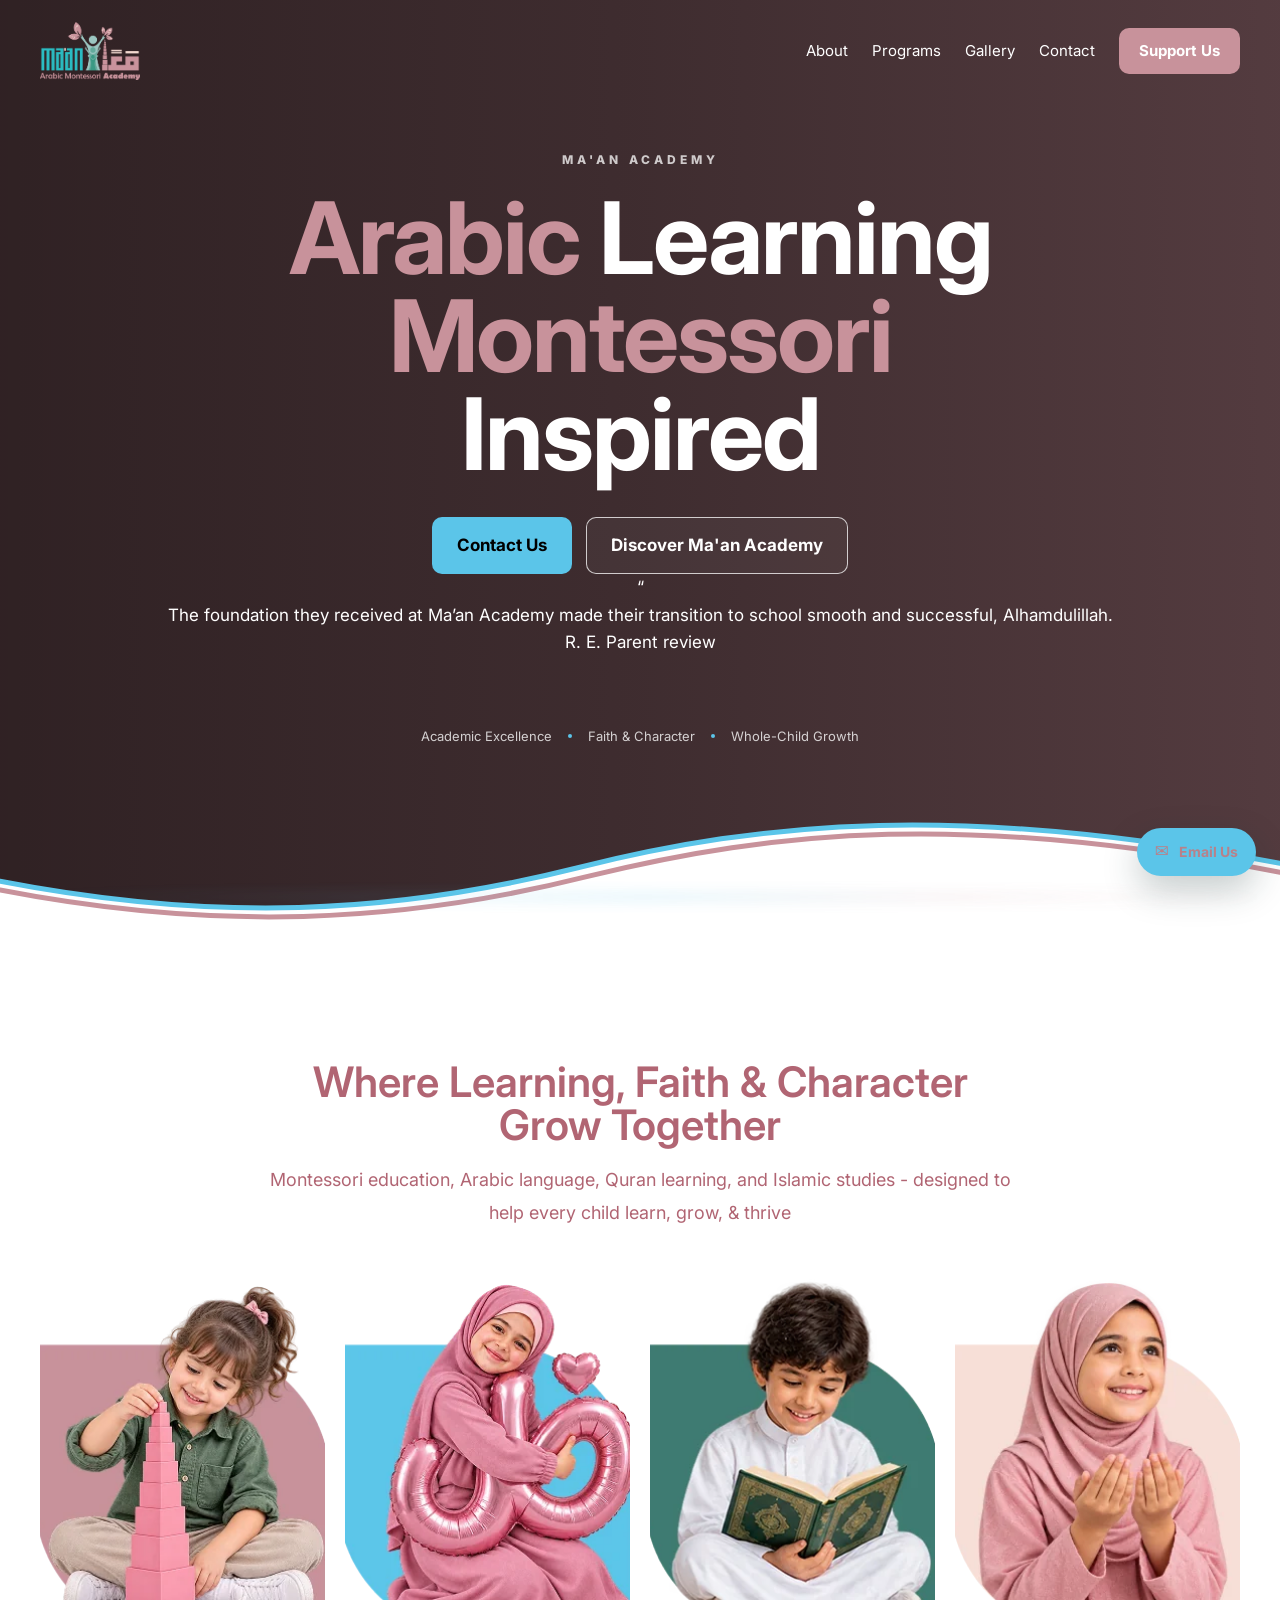
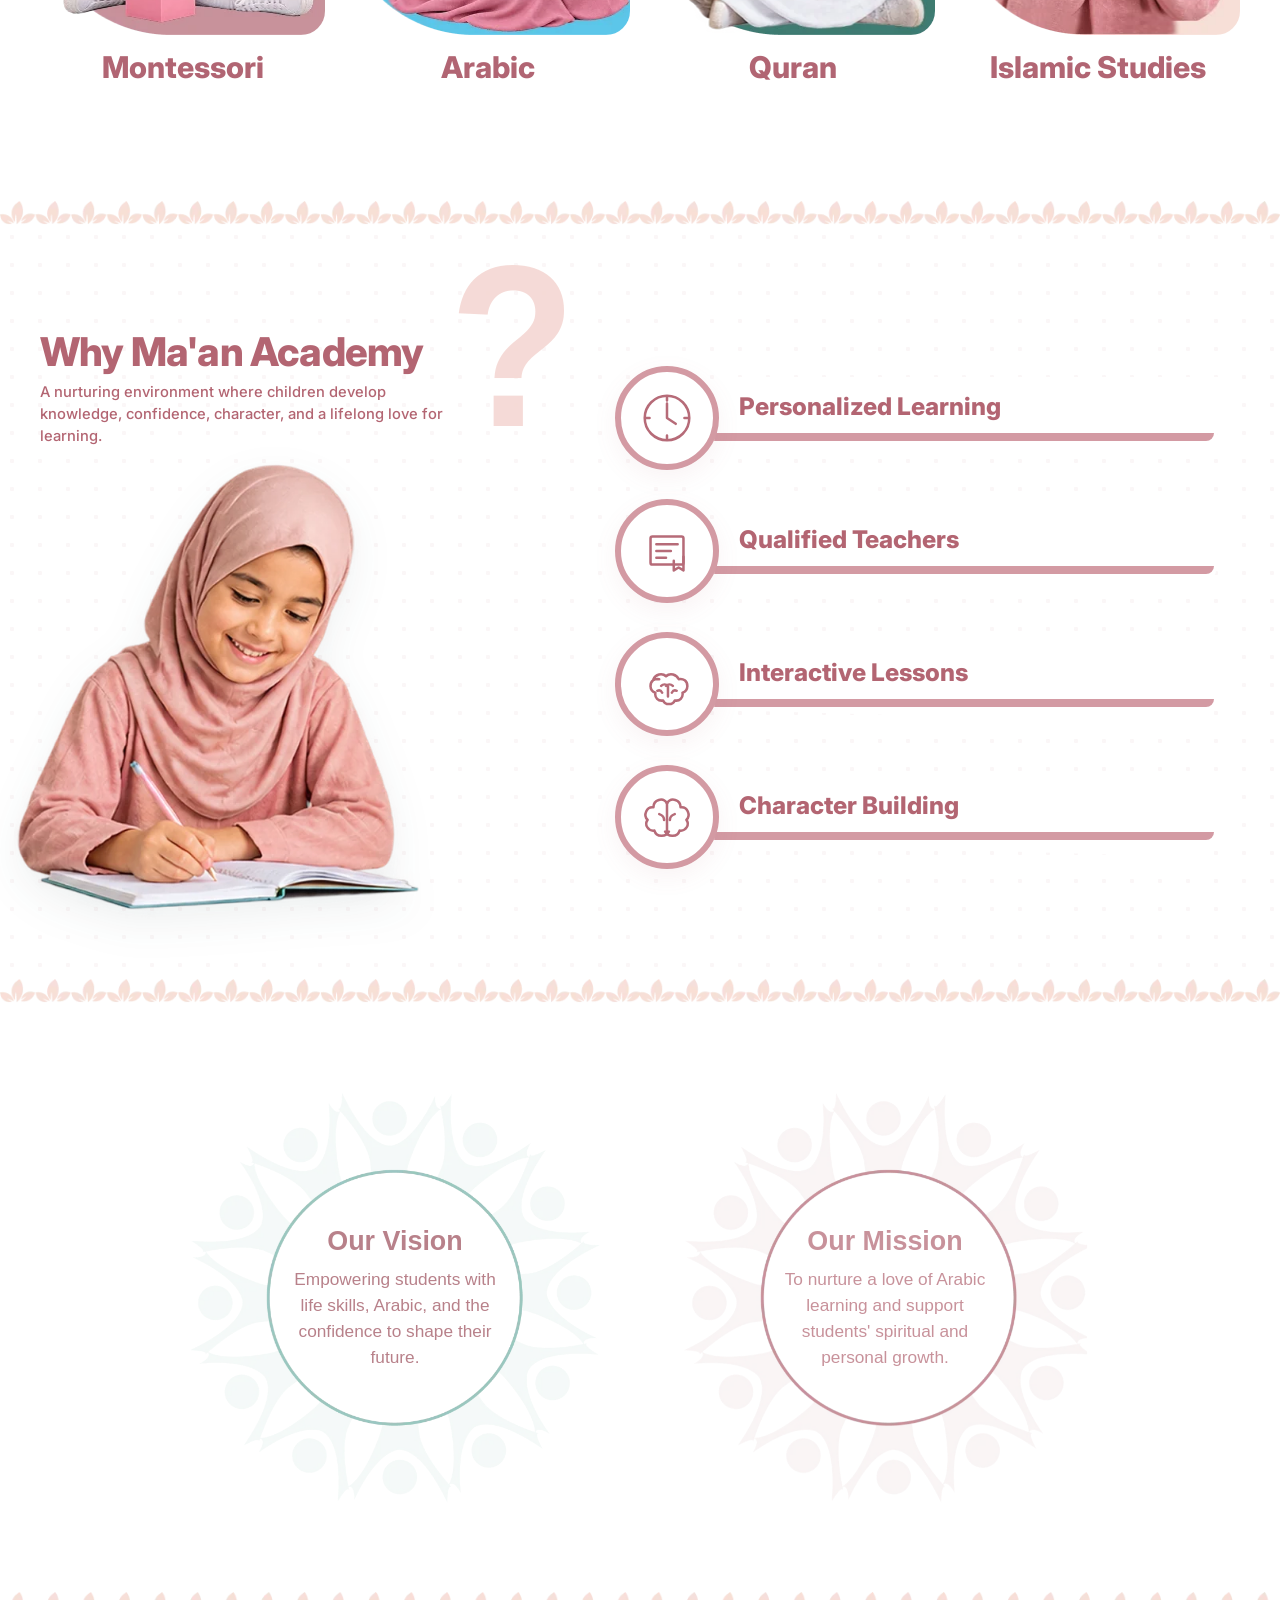
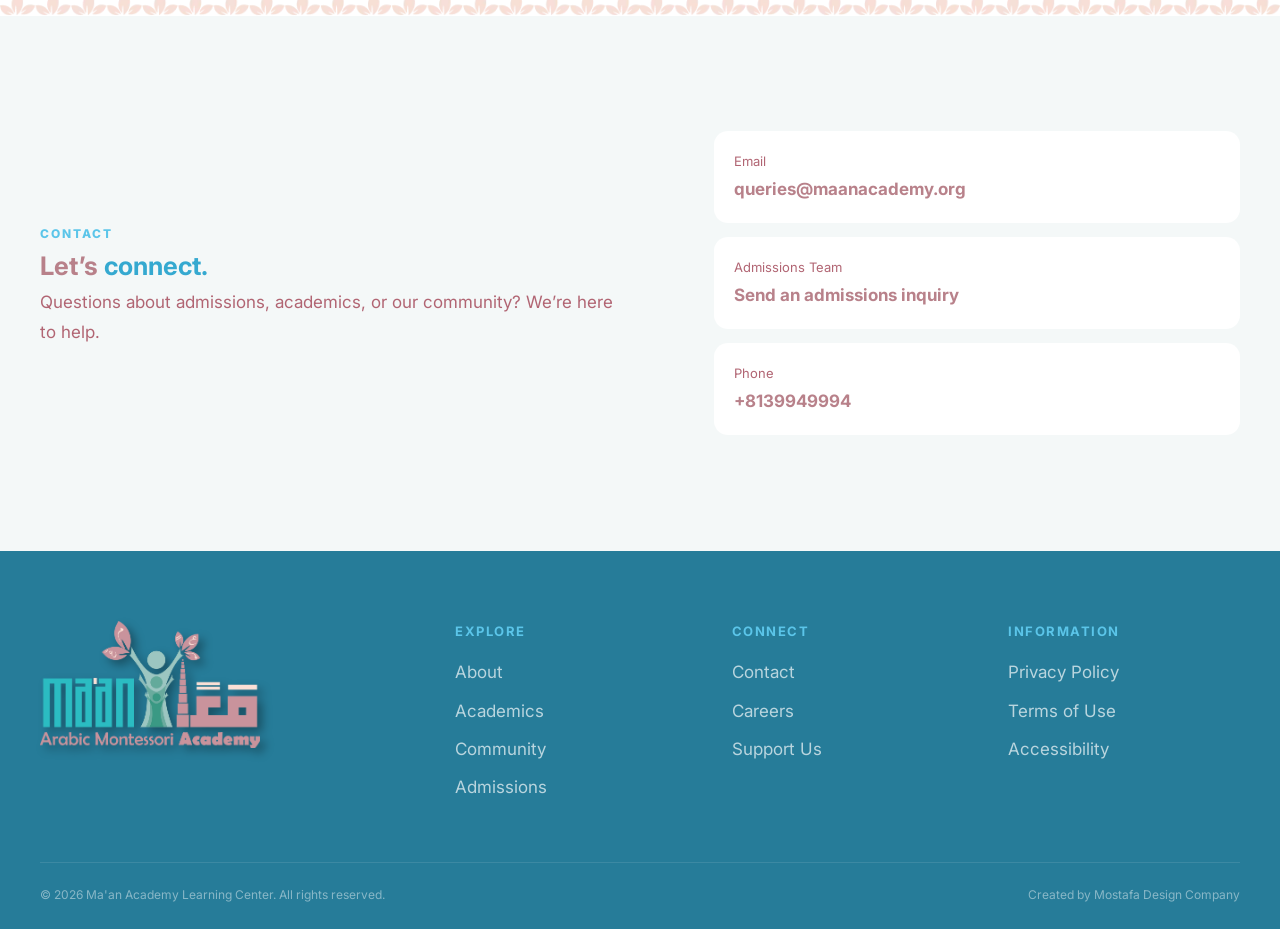
==== commit 2cc72344: "Add parent testimonial to hero section Added a parent testimonial section to the hero area." ====
--- a/index.html
+++ b/index.html
@@ -71,7 +71,7 @@
 
       <nav id="mainNav" class="nav" aria-label="Main navigation">
         <a href="about.html">About</a>
-        <a href="programs.html">Programs</a>
+        <a href="programs2.html">Programs</a>
         <a href="gallery.html">Gallery</a>
         <a href="contact.html">Contact</a>
         <a href="donate.html" class="nav-cta">Support Us</a>
@@ -96,6 +96,20 @@
 </a>
           <a class="btn ghost" href="#academics">Discover Ma'an Academy</a>
         </div>
+
+        <div class="ma-hero-review" aria-label="Parent testimonial">
+  <span class="ma-hero-review__quote" aria-hidden="true">“</span>
+  <p class="ma-hero-review__text" id="maHeroReviewText">
+    The foundation they received at Ma’an Academy made their transition
+    to school smooth and successful, Alhamdulillah.
+  </p>
+  <div class="ma-hero-review__meta">
+    <span id="maHeroReviewAuthor">R. E.</span>
+    <span class="ma-hero-review__dot" aria-hidden="true"></span>
+    <span>Parent review</span>
+  </div>
+</div>
+        
         <div class="hero-proof" aria-label="Our priorities">
           <span>Academic Excellence</span><i aria-hidden="true"></i>
           <span>Faith &amp; Character</span><i aria-hidden="true"></i>
@@ -141,7 +155,7 @@
       </article>
 
       <article class="card reveal">
-        <a href="programs.html#arabic">
+        <a href="programs2.html">
         <img
           src="prog2.webp"
           alt="Arabic learning program"
@@ -281,7 +295,7 @@
       <div>
         <h3>Explore</h3>
         <a href="about.html">About</a>
-        <a href="programs.html">Academics</a>
+        <a href="programs2.html">Academics</a>
         <a href="community.html">Community</a>
         <a href="#contact">Admissions</a>
       </div>
--- a/style.css
+++ b/style.css
@@ -6,8 +6,8 @@
   --primary: #5bc5e9;
   --primary-dark: #35a9d0;
   --secondary: #c8929b;
-  --dark: #173234;
-  --dark-2: #102628;
+  --dark: #b8818a;
+  --dark-2: #267c99;
   --text: #b16573;
   --light: #f4f8f8;
   --white: #fff;
@@ -452,7 +452,7 @@
 
 .btn.primary {
   background: var(--primary);
-  color: var(--dark);
+  color: black;
 }
 
 .btn.primary:hover {
@@ -469,7 +469,7 @@
 
 .btn.ghost:hover {
   background: var(--white);
-  color: var(--dark);
+  color: black;
 }
 
 /* Shared sections */
@@ -1019,9 +1019,16 @@
   .btn { width: 100%; }
   .heading { margin-bottom: 35px; }
   .heading > p { font-size: 16px; }
-  .cards { grid-template-columns: 1fr; gap: 28px; }
-  .card img { aspect-ratio: 16 / 11; }
-  .card-title { font-size: 25px; }
+ .cards { grid-template-columns: 1fr; gap: 28px; }
+.card { max-width: 340px; margin-inline: auto; }
+.card img {
+  width: 100%;
+  height: auto;
+  aspect-ratio: auto;
+  object-fit: contain;
+  border-radius: 0;
+}
+.card-title { font-size: 25px; }
   .vision-mission { flex-direction: column; padding: 45px 15px; }
   .info-card { width: min(92vw, 420px); }
   .circle-content { width: 68%; }
@@ -1042,6 +1049,43 @@
     flex-basis: 76px;
     border-width: 4px;
   }
+   @media (max-width: 950px) {
+  .why-section .intro {
+    min-height: auto;
+    padding-bottom: 0;
+  }
+  .why-section .child-wrap {
+    position: relative;
+    left: auto;
+    bottom: auto;
+    transform: none;
+    margin: 30px auto 0;
+    width: min(360px, 80vw);
+  }
+}
+
+
+   /* إصلاح تقطيع الكروت على الموبايل */
+.card {
+  overflow: hidden;
+  border-radius: var(--radius);
+}
+
+@media (max-width: 600px) {
+  .card:hover img {
+    transform: none;
+  }
+  .card::before {
+    display: none;
+  }
+  .card:hover .card-title {
+    position: static;
+    transform: none;
+    margin-top: 14px;
+    color: var(--text);
+    text-shadow: none;
+  }
+}
   .why-section .icon svg { width: 46px; height: 46px; }
   .why-section .content { min-height: 66px; padding: 11px 20px 12px 15px; }
   .why-section .content::after { bottom: 13px; height: 6px; }
@@ -1195,7 +1239,7 @@
   margin: 0;
 
   font-size: clamp(2.4rem, 5vw, 4.5rem);
-
+ color: var(--secondary) ;
   letter-spacing: -0.055em;
 }
 
@@ -1325,60 +1369,13 @@
 }
 
 .academic-card {
-  padding: 32px 28px;
-
-  background: var(--light);
-
-  border: 1px solid var(--line);
-
-  border-radius: var(--radius);
-
   transition:
     transform 0.3s var(--ease),
-    box-shadow 0.3s ease;
 }
 
 .academic-card:hover {
   transform: translateY(-7px);
-
-  box-shadow: var(--shadow-md);
-}
-
-.academic-icon {
-  display: inline-flex;
-
-  align-items: center;
-  justify-content: center;
-
-  width: 48px;
-  height: 48px;
-
-  margin-bottom: 22px;
-
-  color: var(--dark);
-
-  background: var(--primary);
-
-  border-radius: 14px;
-
-  font-size: 0.75rem;
-  font-weight: 800;
-}
-
-.academic-card h3 {
-  margin-bottom: 12px;
-
-  font-size: 1.15rem;
-}
-
-.academic-card p {
-  margin: 0;
-
-  color: rgba(23, 50, 52, 0.65);
-
-  font-size: 0.9rem;
-}
-
+}
 
 /* =========================
    QUOTE
@@ -1391,7 +1388,7 @@
 
   color: var(--dark);
 
-  background: rgba(91, 197, 233, 0.08);
+  background: var (--secondary);
 
   border-left: 4px solid var(--primary);
 
@@ -1654,6 +1651,22 @@
   .prog-img img { min-height: 200px; }
   .prog-text h2 { font-size: 27px; }
   .prog-cta { width: 100%; }
+   
+/* FIX كروت البرامج */
+.cards .card img {
+  width: 100% !important;
+  height: auto !important;
+  aspect-ratio: auto !important;
+  object-fit: contain !important;
+  border-radius: 0 !important;
+  transform: none !important;
+}
+.cards .card:hover img {
+  transform: none !important;
+}
+.cards .card {
+  overflow: visible !important;
+}
 }
 
 @media (prefers-reduced-motion: reduce) {
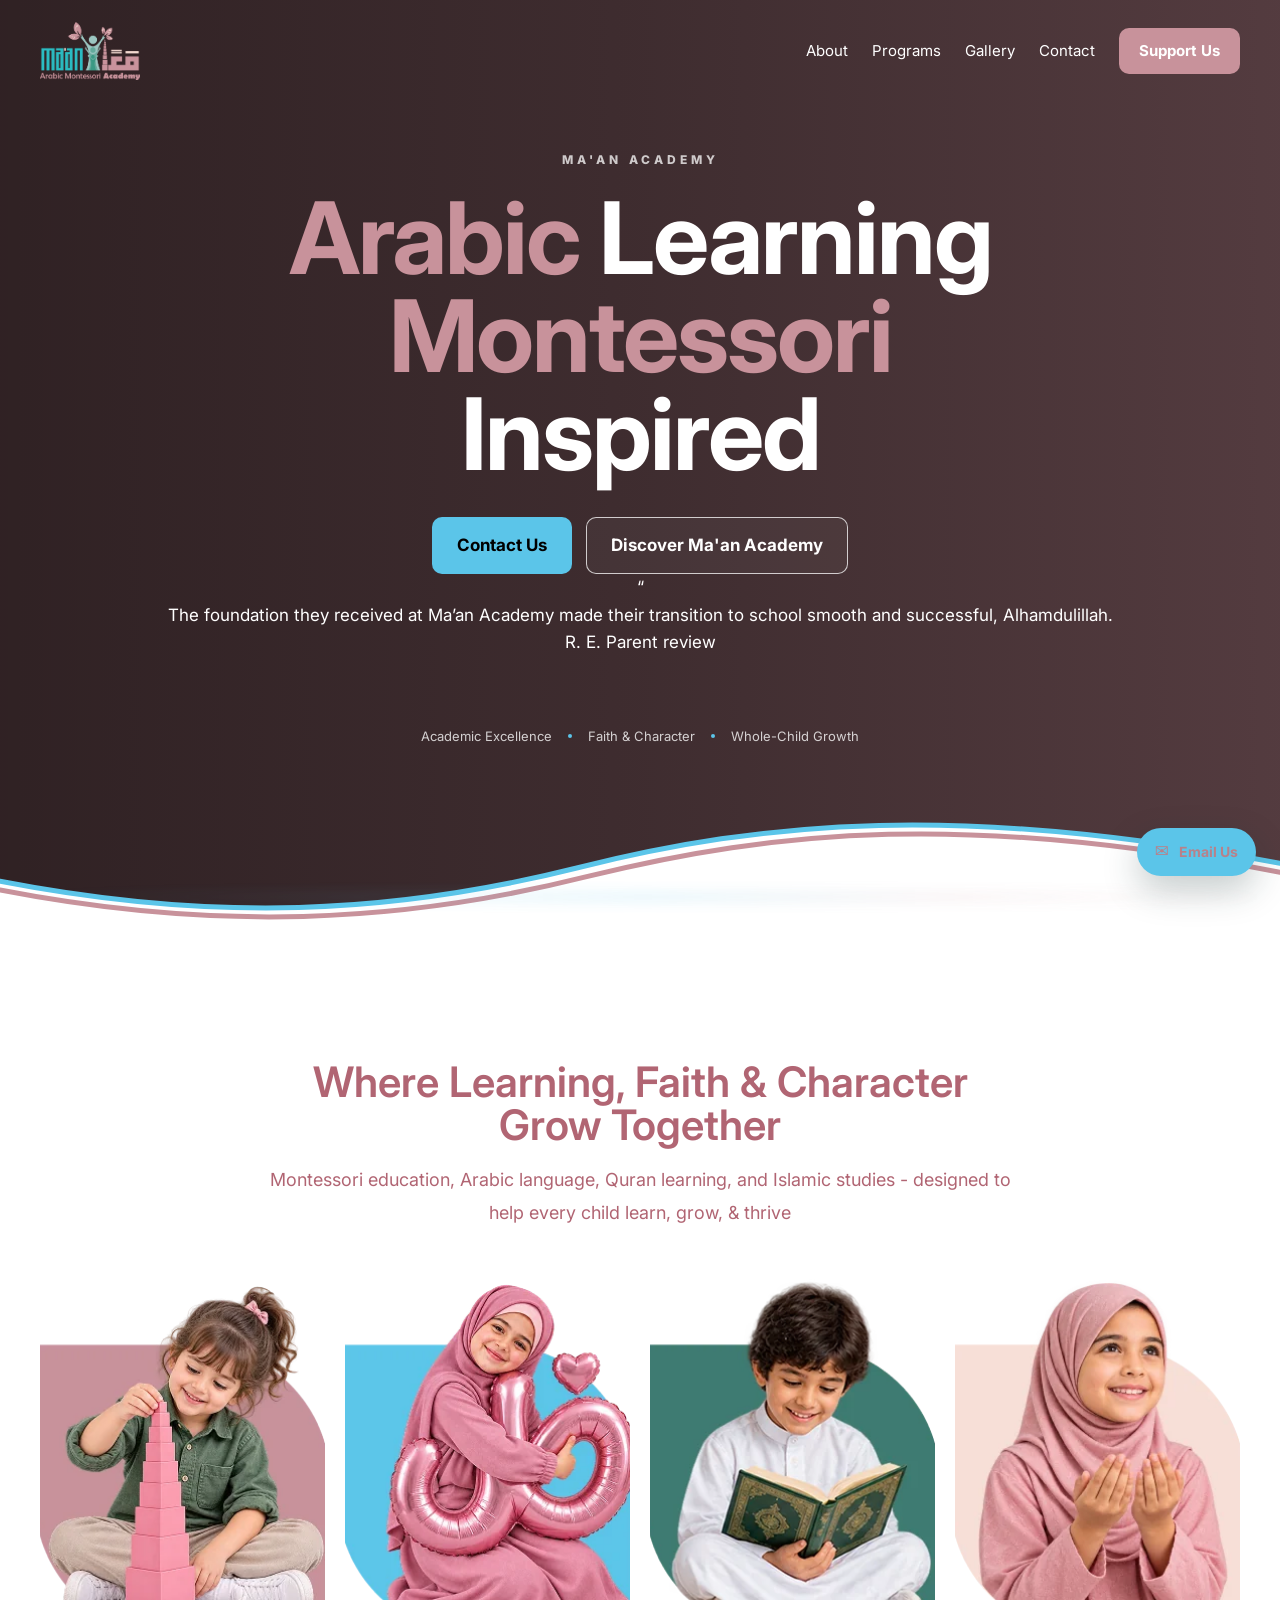
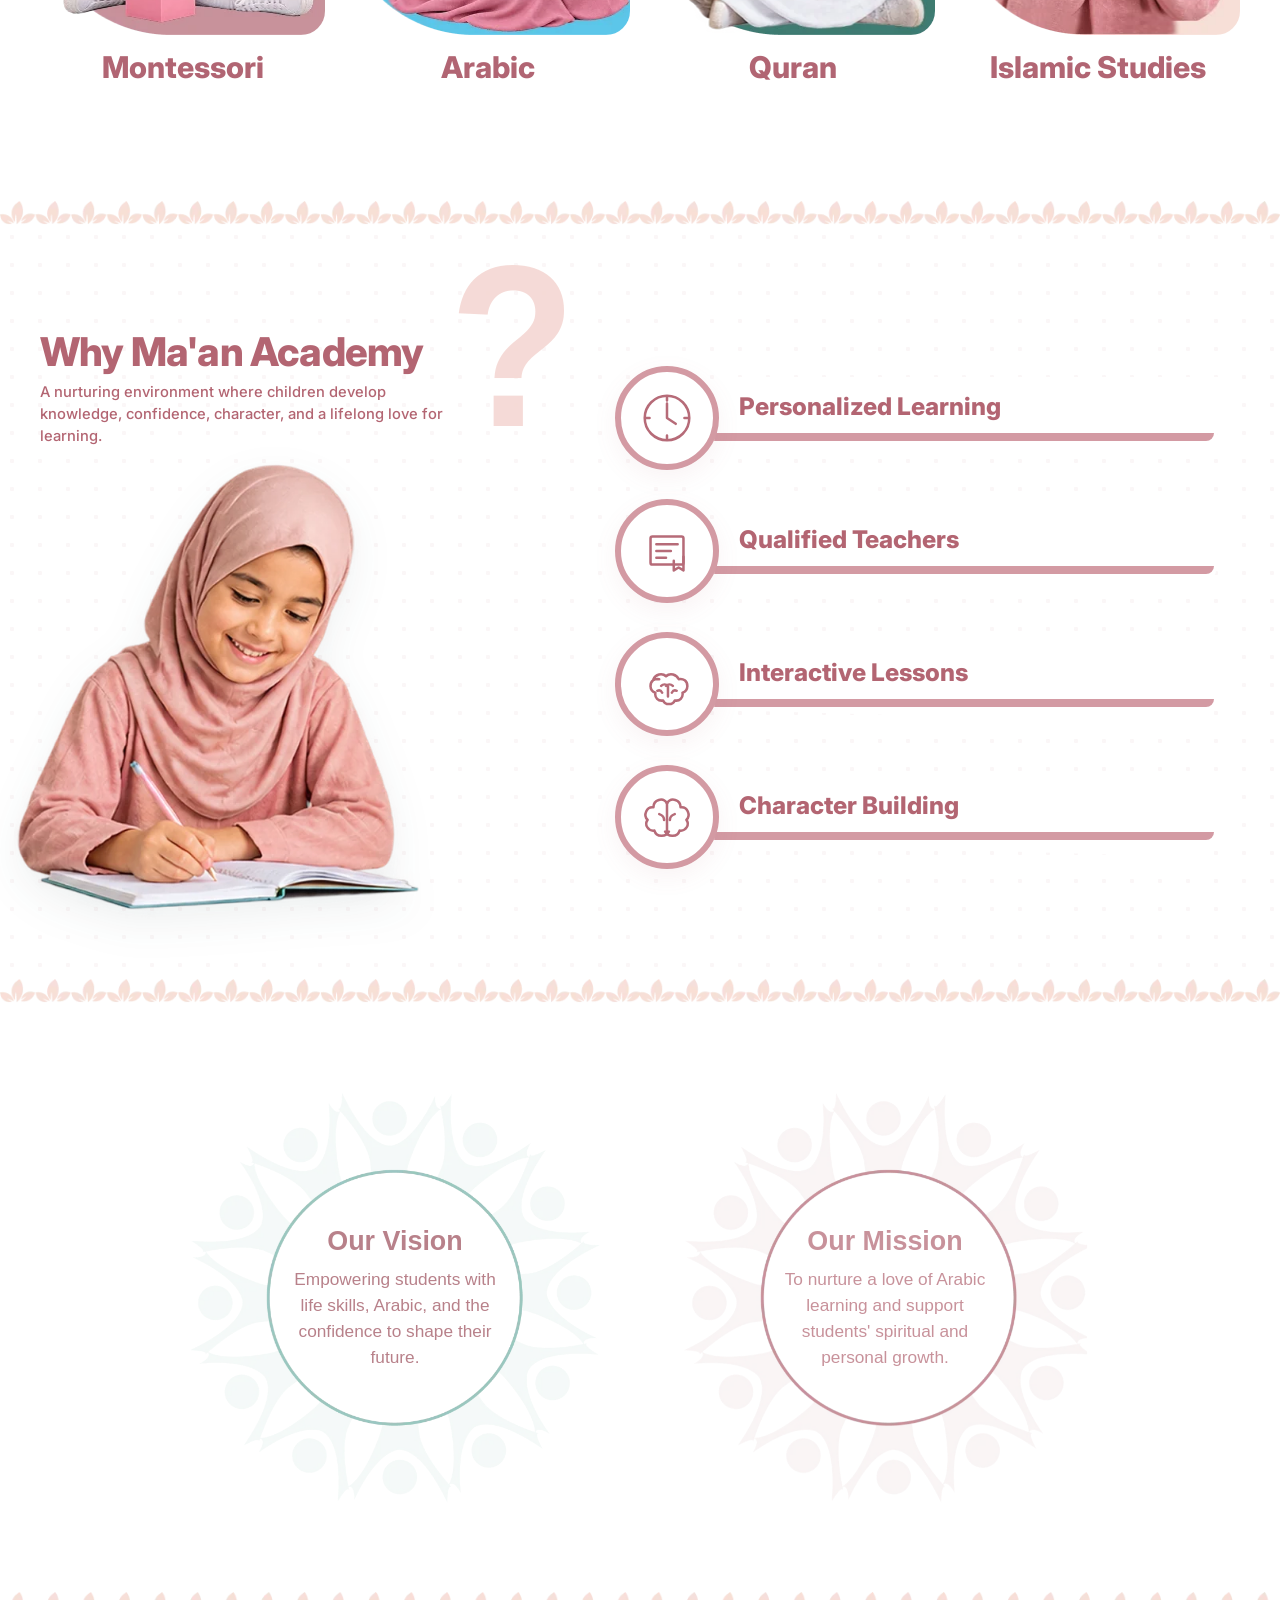
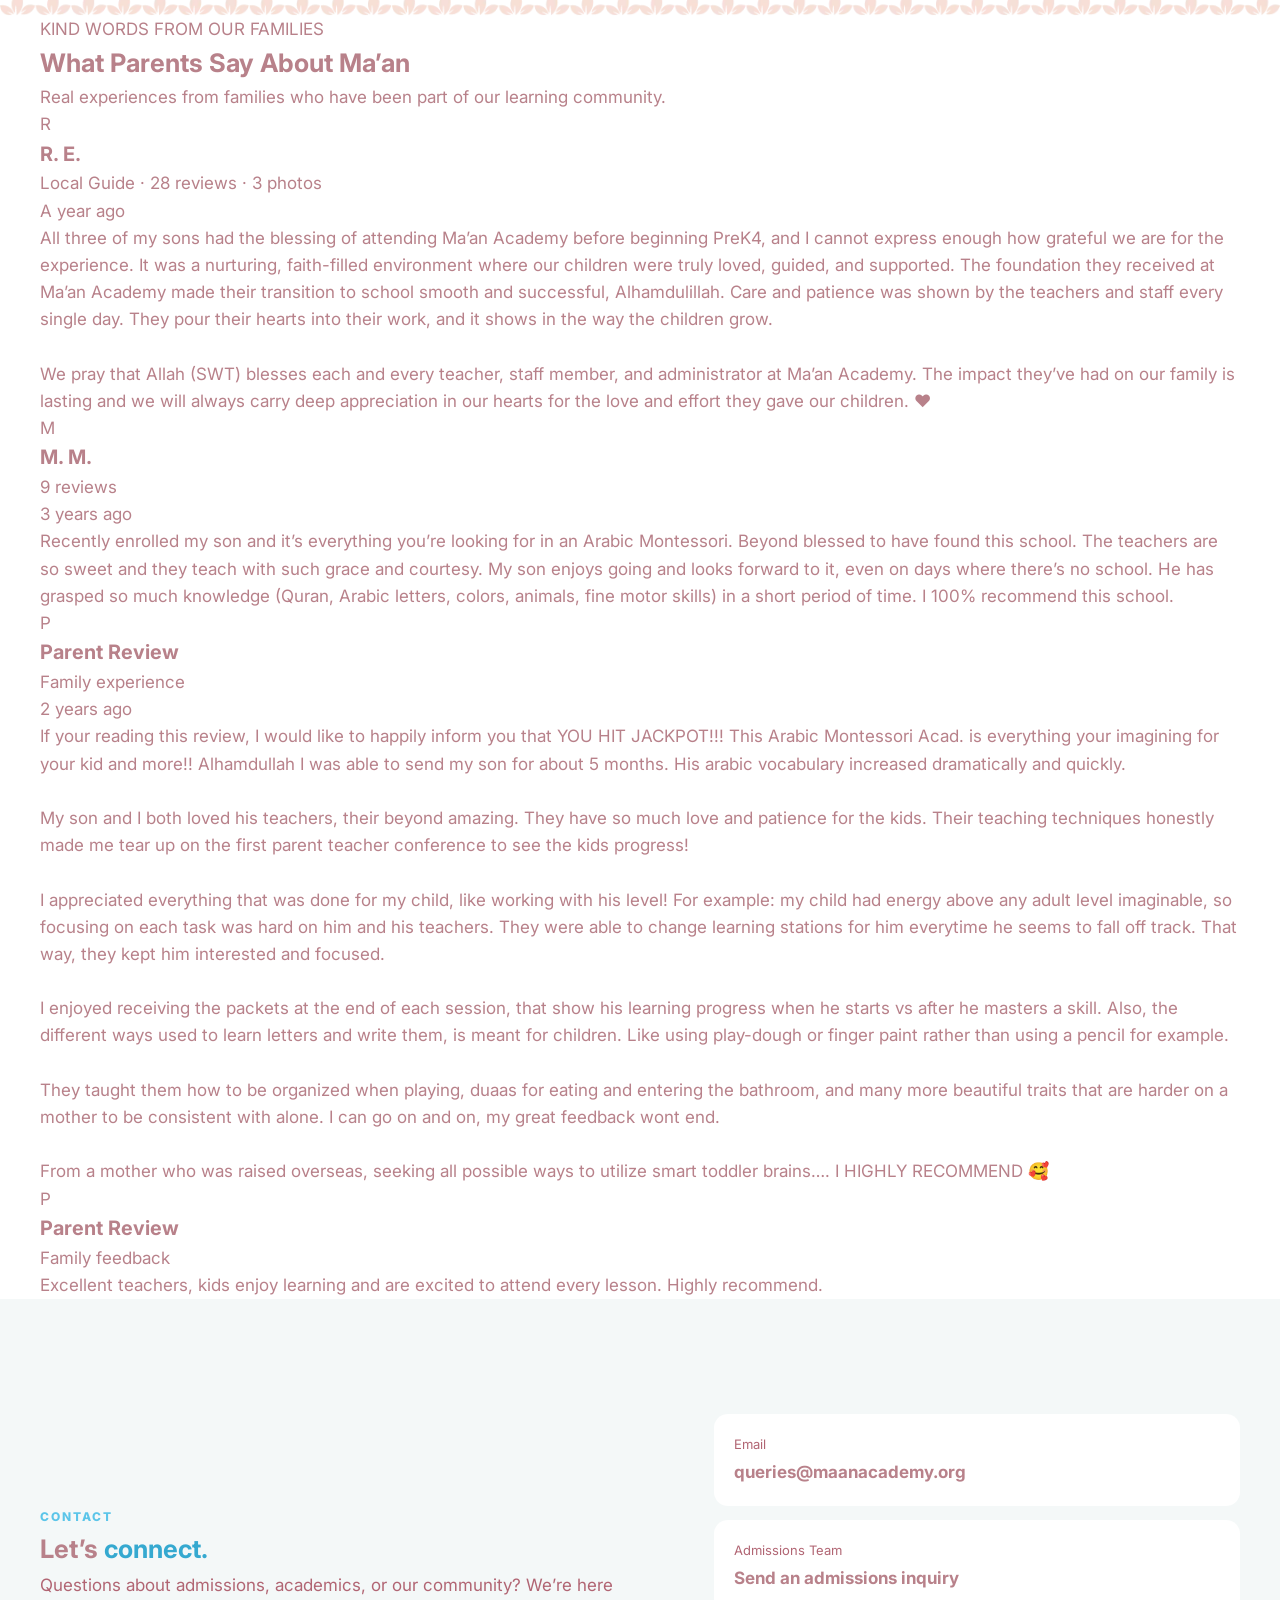
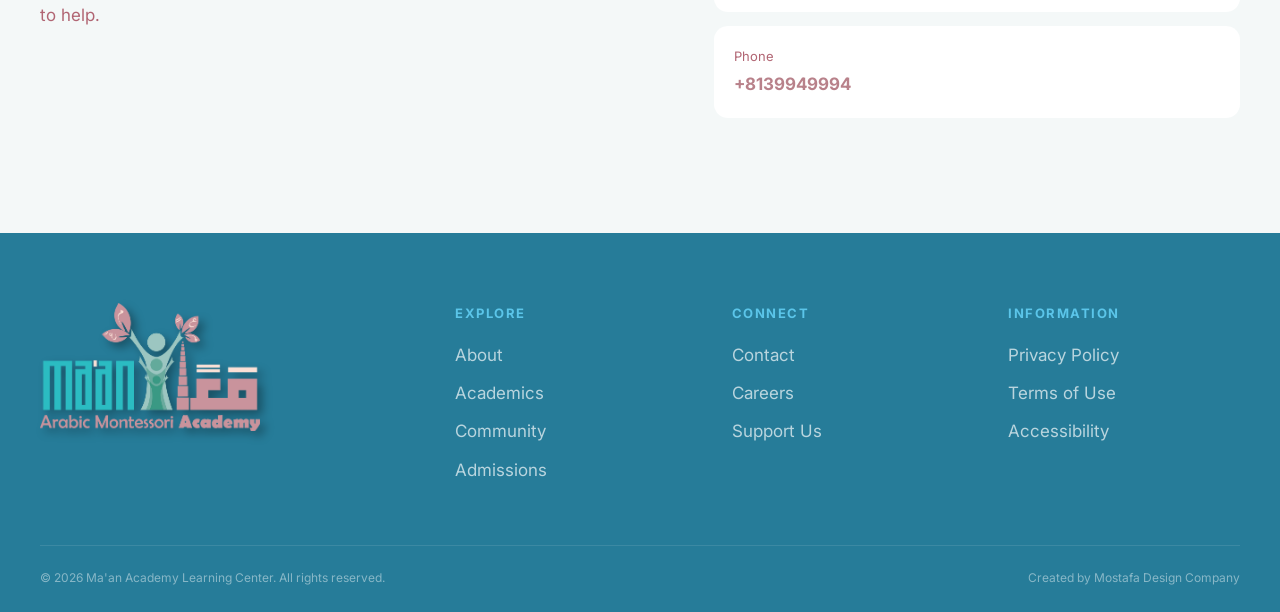
==== commit 08836d0f: "Add testimonials section with parent reviews Added testimonials section with multiple reviews from p" ====
--- a/index.html
+++ b/index.html
@@ -269,6 +269,127 @@
       <img src="line.webp" alt="" width="1440" height="100" loading="lazy" decoding="async">
     </div>
 
+
+    <section class="ma-testimonials" id="testimonials" aria-labelledby="maTestimonialsTitle">
+  <div class="container">
+    <div class="ma-testimonials__heading reveal">
+      <span class="ma-testimonials__eyebrow">KIND WORDS FROM OUR FAMILIES</span>
+      <h2 id="maTestimonialsTitle">What Parents Say About Ma’an</h2>
+      <p>
+        Real experiences from families who have been part of our learning community.
+      </p>
+    </div>
+
+    <div class="ma-testimonials__grid">
+
+      <!-- Review 1 -->
+      <article class="ma-review-card reveal">
+        <div class="ma-review-card__top">
+          <div class="ma-review-card__avatar" aria-hidden="true">R</div>
+          <div>
+            <h3>R. E.</h3>
+            <p>Local Guide · 28 reviews · 3 photos</p>
+          </div>
+        </div>
+        <span class="ma-review-card__date">A year ago</span>
+        <p class="ma-review-card__text">
+          All three of my sons had the blessing of attending Ma’an Academy before
+          beginning PreK4, and I cannot express enough how grateful we are for the
+          experience. It was a nurturing, faith-filled environment where our children
+          were truly loved, guided, and supported. The foundation they received at
+          Ma’an Academy made their transition to school smooth and successful,
+          Alhamdulillah. Care and patience was shown by the teachers and staff every
+          single day. They pour their hearts into their work, and it shows in the way
+          the children grow.
+          <br><br>
+          We pray that Allah (SWT) blesses each and every teacher, staff member, and
+          administrator at Ma’an Academy. The impact they’ve had on our family is
+          lasting and we will always carry deep appreciation in our hearts for the
+          love and effort they gave our children. ❤️
+        </p>
+      </article>
+
+      <!-- Review 2 -->
+      <article class="ma-review-card reveal">
+        <div class="ma-review-card__top">
+          <div class="ma-review-card__avatar" aria-hidden="true">M</div>
+          <div>
+            <h3>M. M.</h3>
+            <p>9 reviews</p>
+          </div>
+        </div>
+        <span class="ma-review-card__date">3 years ago</span>
+        <p class="ma-review-card__text">
+          Recently enrolled my son and it’s everything you’re looking for in an Arabic
+          Montessori. Beyond blessed to have found this school. The teachers are so
+          sweet and they teach with such grace and courtesy. My son enjoys going and
+          looks forward to it, even on days where there’s no school. He has grasped so
+          much knowledge (Quran, Arabic letters, colors, animals, fine motor skills)
+          in a short period of time. I 100% recommend this school.
+        </p>
+      </article>
+
+      <!-- Review 3: author was not included in the supplied review -->
+      <article class="ma-review-card ma-review-card--featured reveal">
+        <div class="ma-review-card__top">
+          <div class="ma-review-card__avatar" aria-hidden="true">P</div>
+          <div>
+            <h3>Parent Review</h3>
+            <p>Family experience</p>
+          </div>
+        </div>
+        <span class="ma-review-card__date">2 years ago</span>
+        <p class="ma-review-card__text">
+          If your reading this review, I would like to happily inform you that YOU HIT
+          JACKPOT!!! This Arabic Montessori Acad. is everything your imagining for
+          your kid and more!! Alhamdullah I was able to send my son for about 5 months.
+          His arabic vocabulary increased dramatically and quickly.
+          <br><br>
+          My son and I both loved his teachers, their beyond amazing. They have so
+          much love and patience for the kids. Their teaching techniques honestly
+          made me tear up on the first parent teacher conference to see the kids
+          progress!
+          <br><br>
+          I appreciated everything that was done for my child, like working with his
+          level! For example: my child had energy above any adult level imaginable,
+          so focusing on each task was hard on him and his teachers. They were able
+          to change learning stations for him everytime he seems to fall off track.
+          That way, they kept him interested and focused.
+          <br><br>
+          I enjoyed receiving the packets at the end of each session, that show his
+          learning progress when he starts vs after he masters a skill. Also, the
+          different ways used to learn letters and write them, is meant for children.
+          Like using play-dough or finger paint rather than using a pencil for example.
+          <br><br>
+          They taught them how to be organized when playing, duaas for eating and
+          entering the bathroom, and many more beautiful traits that are harder on a
+          mother to be consistent with alone. I can go on and on, my great feedback
+          wont end.
+          <br><br>
+          From a mother who was raised overseas, seeking all possible ways to utilize
+          smart toddler brains…. I HIGHLY RECOMMEND 🥰
+        </p>
+      </article>
+
+      <!-- Review 4: no author or date was included in the supplied review -->
+      <article class="ma-review-card reveal">
+        <div class="ma-review-card__top">
+          <div class="ma-review-card__avatar" aria-hidden="true">P</div>
+          <div>
+            <h3>Parent Review</h3>
+            <p>Family feedback</p>
+          </div>
+        </div>
+        <p class="ma-review-card__text">
+          Excellent teachers, kids enjoy learning and are excited to attend every
+          lesson. Highly recommend.
+        </p>
+      </article>
+
+    </div>
+  </div>
+</section>
+
     <section class="section contact" id="contact" aria-labelledby="contact-title">
       <div class="container contact-grid">
         <div class="reveal">
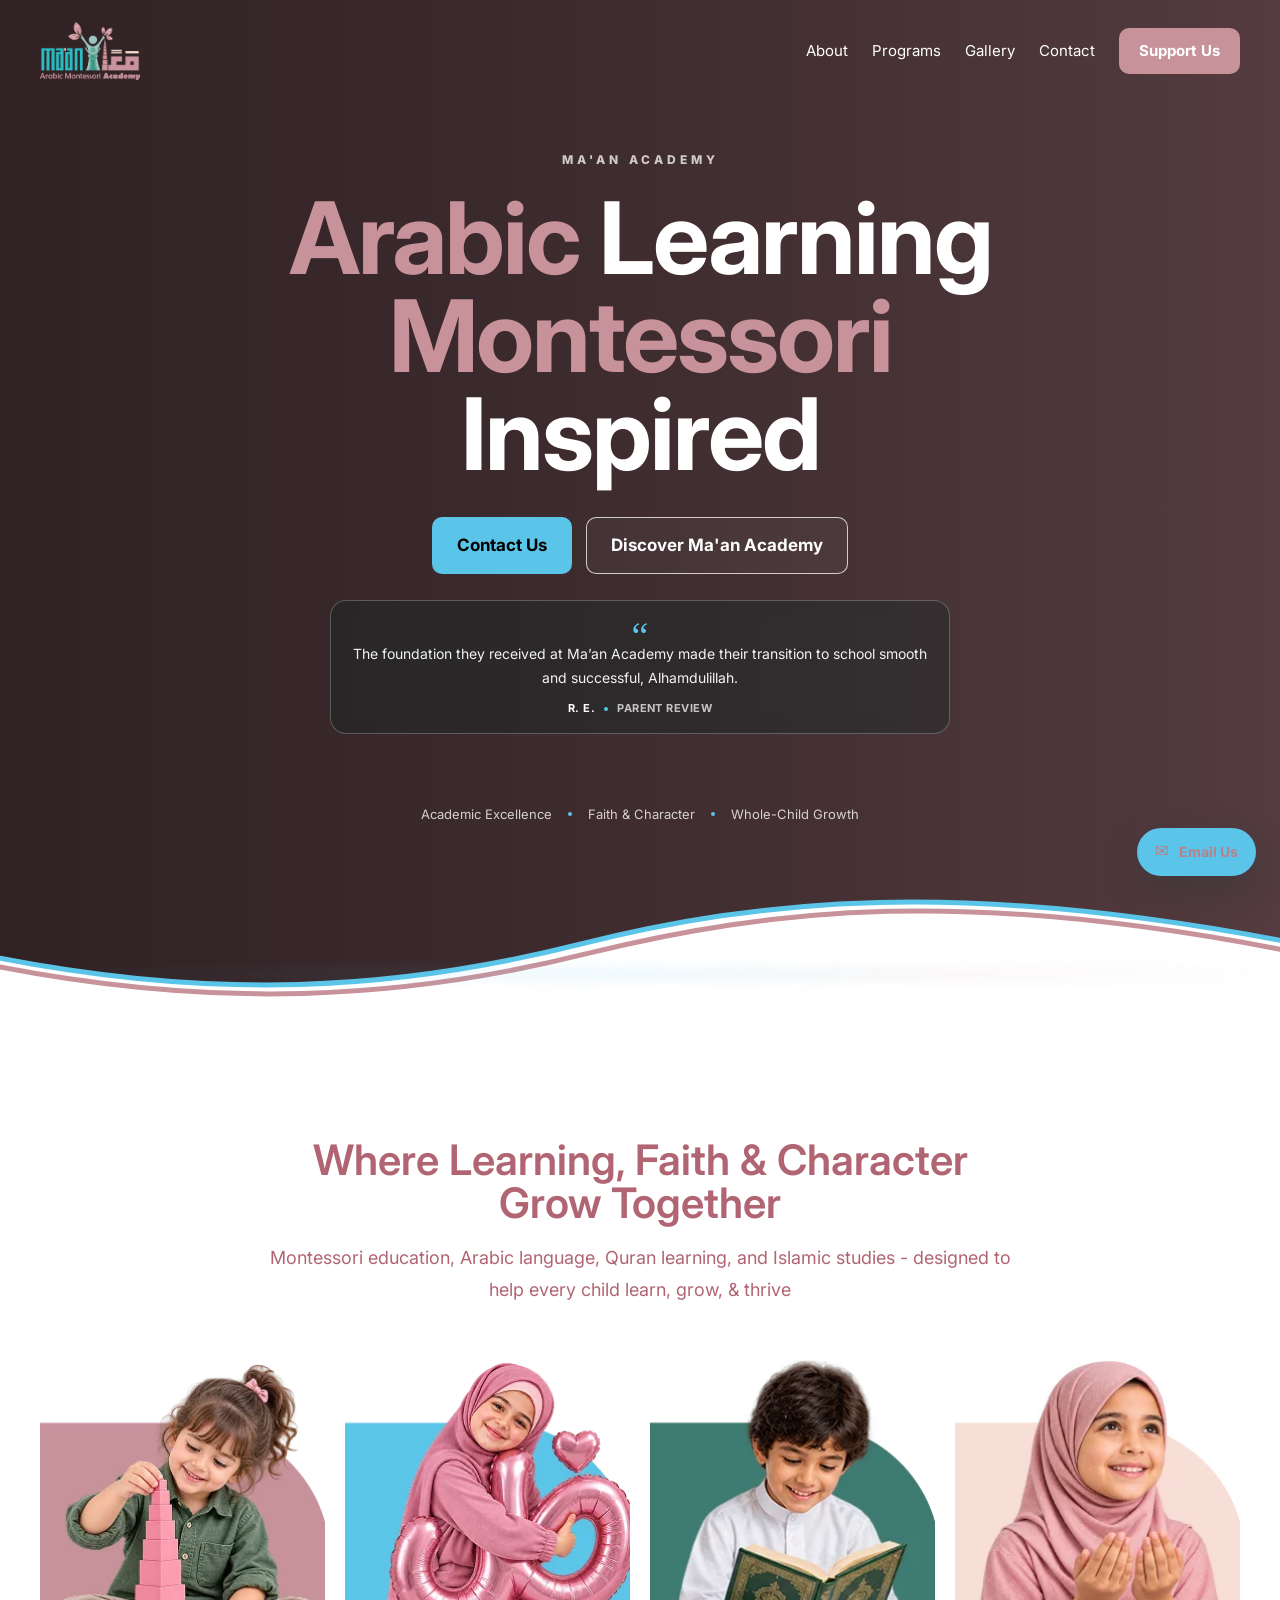
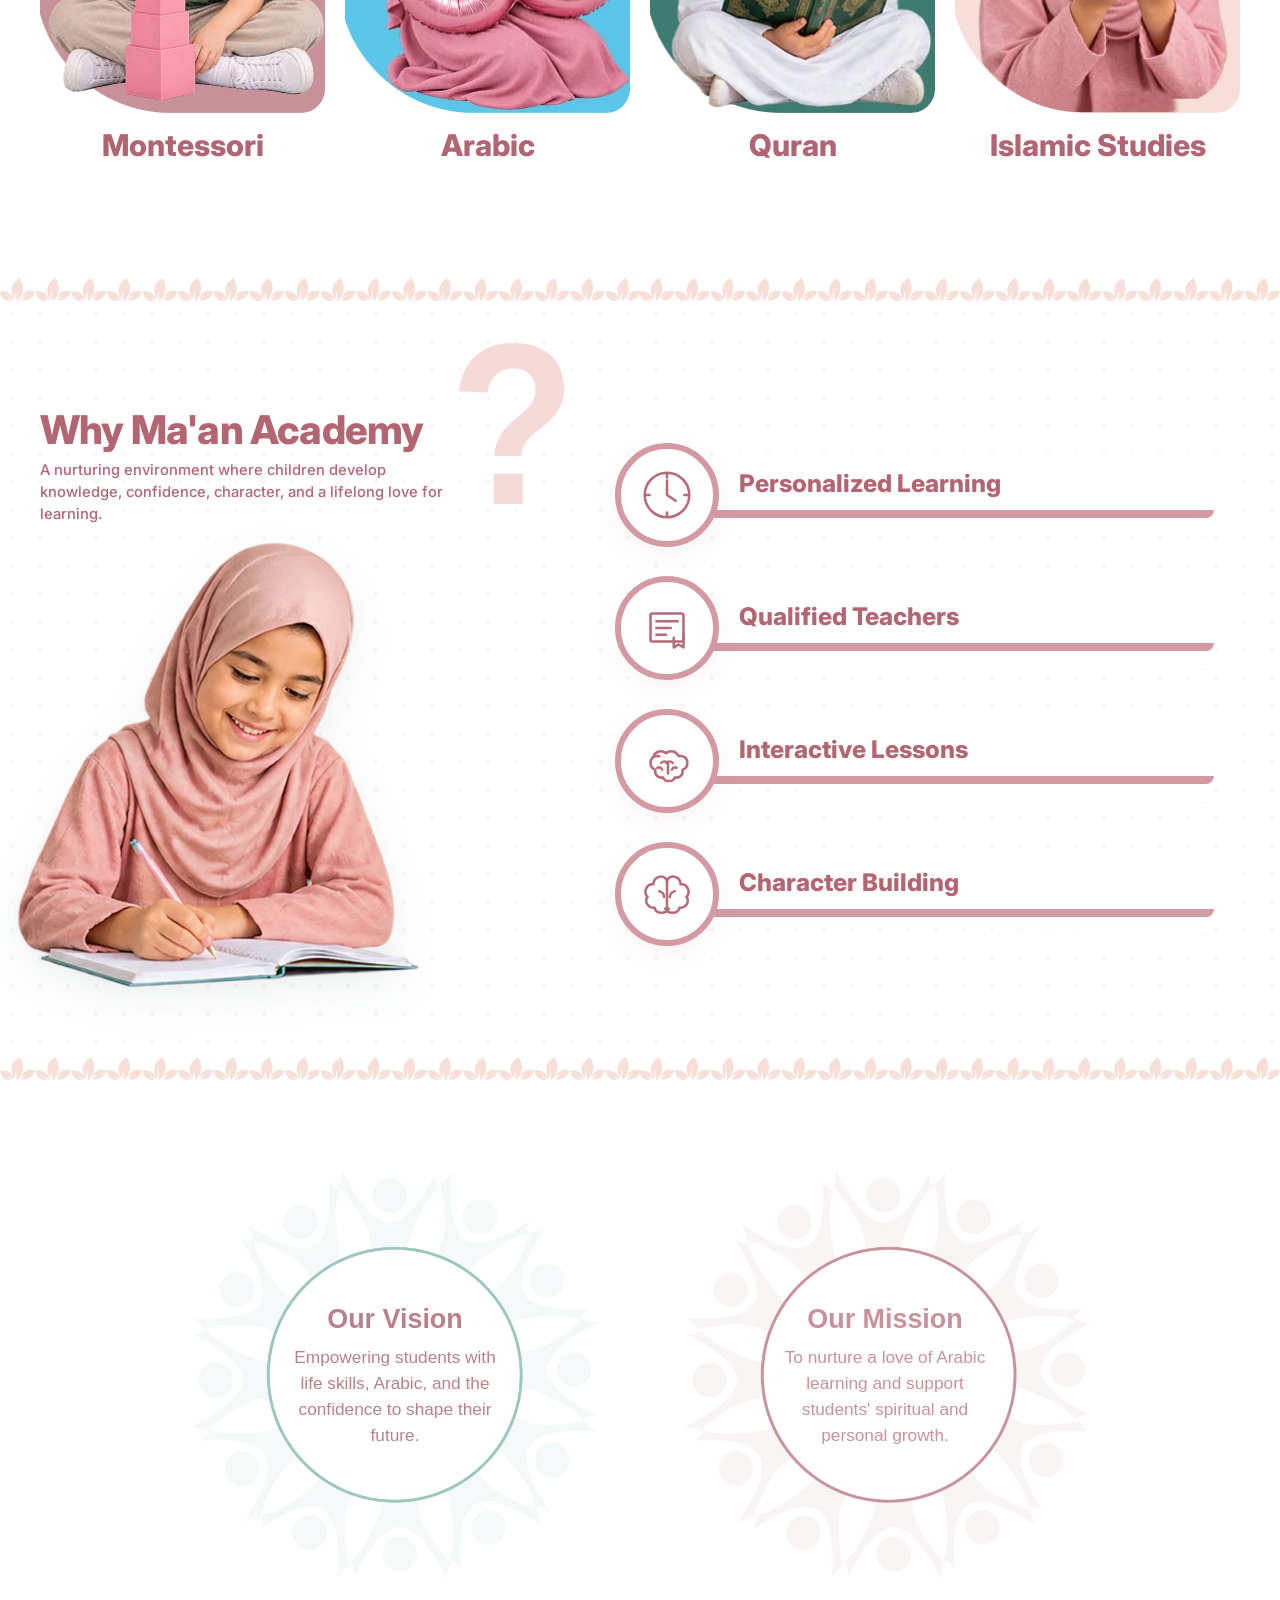
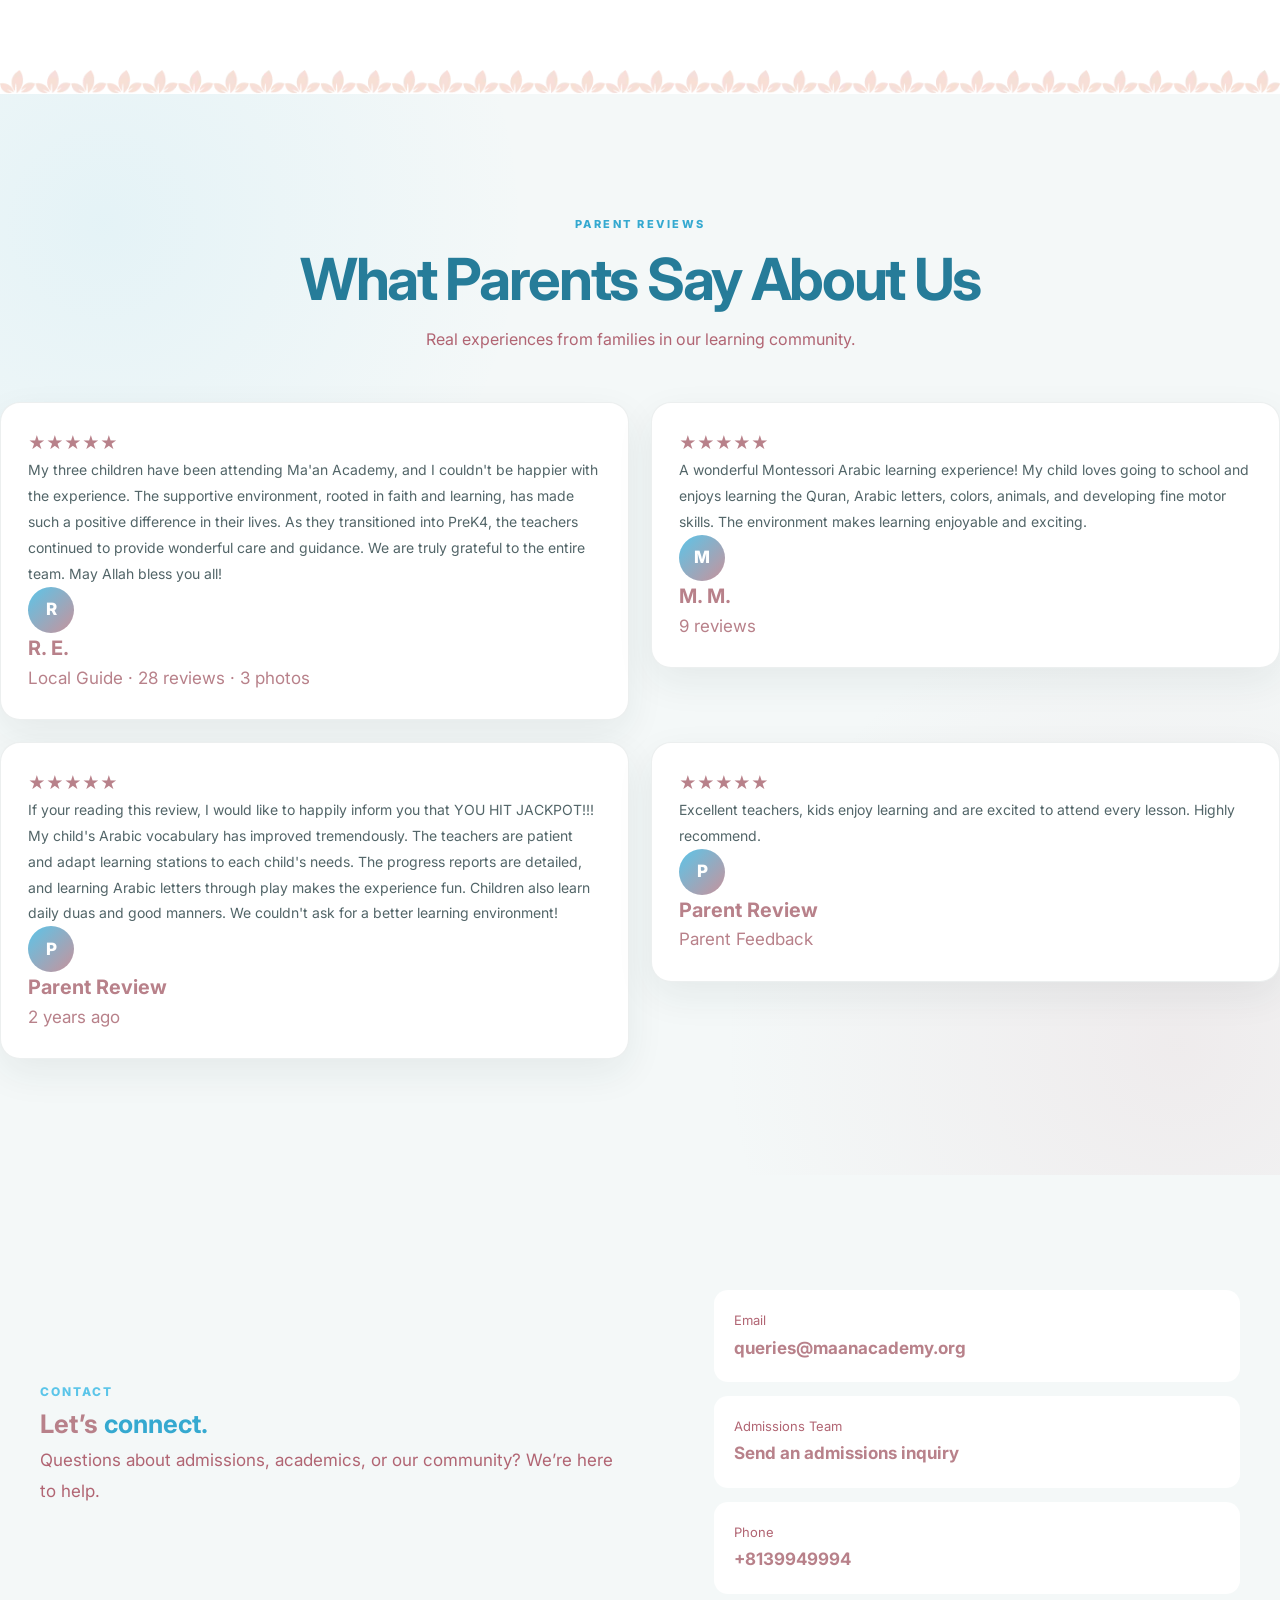
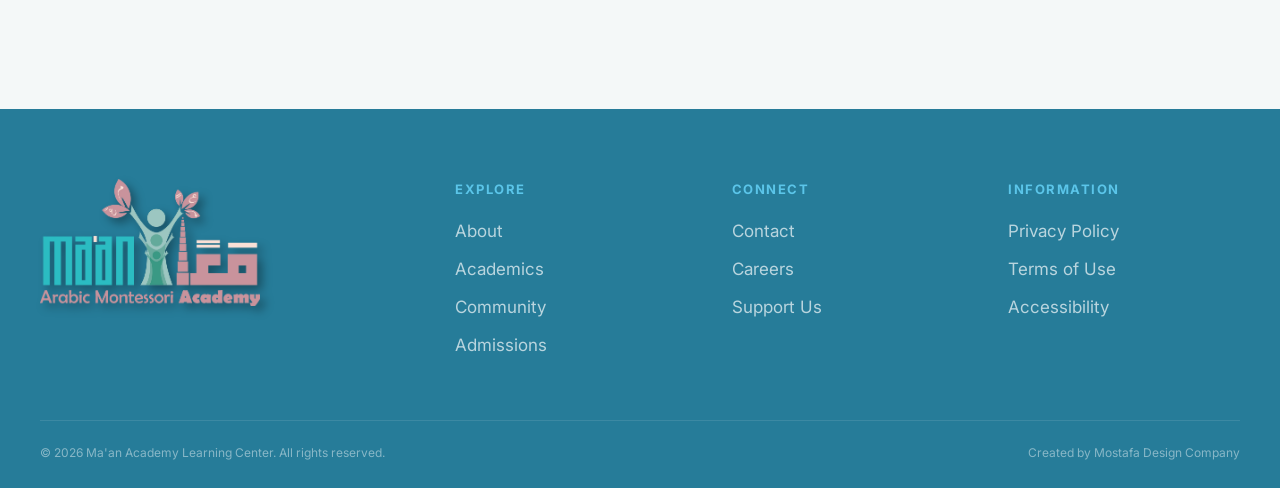
==== commit f58403c5: "Revise testimonials section for clarity and updates Updated testimonials section with new headings a" ====
--- a/index.html
+++ b/index.html
@@ -270,125 +270,96 @@
     </div>
 
 
-    <section class="ma-testimonials" id="testimonials" aria-labelledby="maTestimonialsTitle">
-  <div class="container">
-    <div class="ma-testimonials__heading reveal">
-      <span class="ma-testimonials__eyebrow">KIND WORDS FROM OUR FAMILIES</span>
-      <h2 id="maTestimonialsTitle">What Parents Say About Ma’an</h2>
-      <p>
-        Real experiences from families who have been part of our learning community.
-      </p>
+<section class="ma-testimonials" id="testimonials">
+  <div class="ma-testimonials__container">
+
+    <div class="ma-testimonials__heading">
+      <span class="ma-testimonials__eyebrow">PARENT REVIEWS</span>
+      <h2>What Parents Say About Us</h2>
+      <p>Real experiences from families in our learning community.</p>
     </div>
 
     <div class="ma-testimonials__grid">
 
       <!-- Review 1 -->
-      <article class="ma-review-card reveal">
-        <div class="ma-review-card__top">
-          <div class="ma-review-card__avatar" aria-hidden="true">R</div>
+      <article class="ma-review-card">
+        <div class="ma-review-card__stars" aria-label="5 stars">★★★★★</div>
+        <p class="ma-review-card__text">
+          My three children have been attending Ma'an Academy, and I couldn't
+          be happier with the experience. The supportive environment,
+          rooted in faith and learning, has made such a positive difference
+          in their lives. As they transitioned into PreK4, the teachers
+          continued to provide wonderful care and guidance. We are truly
+          grateful to the entire team. May Allah bless you all!
+        </p>
+        <div class="ma-review-card__footer">
+          <div class="ma-review-card__avatar">R</div>
           <div>
             <h3>R. E.</h3>
-            <p>Local Guide · 28 reviews · 3 photos</p>
-          </div>
-        </div>
-        <span class="ma-review-card__date">A year ago</span>
+            <span>Local Guide · 28 reviews · 3 photos</span>
+          </div>
+        </div>
+      </article>
+
+      <!-- Review 2 -->
+      <article class="ma-review-card">
+        <div class="ma-review-card__stars" aria-label="5 stars">★★★★★</div>
         <p class="ma-review-card__text">
-          All three of my sons had the blessing of attending Ma’an Academy before
-          beginning PreK4, and I cannot express enough how grateful we are for the
-          experience. It was a nurturing, faith-filled environment where our children
-          were truly loved, guided, and supported. The foundation they received at
-          Ma’an Academy made their transition to school smooth and successful,
-          Alhamdulillah. Care and patience was shown by the teachers and staff every
-          single day. They pour their hearts into their work, and it shows in the way
-          the children grow.
-          <br><br>
-          We pray that Allah (SWT) blesses each and every teacher, staff member, and
-          administrator at Ma’an Academy. The impact they’ve had on our family is
-          lasting and we will always carry deep appreciation in our hearts for the
-          love and effort they gave our children. ❤️
+          A wonderful Montessori Arabic learning experience! My child loves
+          going to school and enjoys learning the Quran, Arabic letters,
+          colors, animals, and developing fine motor skills. The environment
+          makes learning enjoyable and exciting.
         </p>
-      </article>
-
-      <!-- Review 2 -->
-      <article class="ma-review-card reveal">
-        <div class="ma-review-card__top">
-          <div class="ma-review-card__avatar" aria-hidden="true">M</div>
+        <div class="ma-review-card__footer">
+          <div class="ma-review-card__avatar">M</div>
           <div>
             <h3>M. M.</h3>
-            <p>9 reviews</p>
-          </div>
-        </div>
-        <span class="ma-review-card__date">3 years ago</span>
+            <span>9 reviews</span>
+          </div>
+        </div>
+      </article>
+
+      <!-- Review 3 -->
+      <article class="ma-review-card">
+        <div class="ma-review-card__stars" aria-label="5 stars">★★★★★</div>
         <p class="ma-review-card__text">
-          Recently enrolled my son and it’s everything you’re looking for in an Arabic
-          Montessori. Beyond blessed to have found this school. The teachers are so
-          sweet and they teach with such grace and courtesy. My son enjoys going and
-          looks forward to it, even on days where there’s no school. He has grasped so
-          much knowledge (Quran, Arabic letters, colors, animals, fine motor skills)
-          in a short period of time. I 100% recommend this school.
+          If your reading this review, I would like to happily inform you
+          that YOU HIT JACKPOT!!! My child's Arabic vocabulary has improved
+          tremendously. The teachers are patient and adapt learning stations
+          to each child's needs. The progress reports are detailed, and
+          learning Arabic letters through play makes the experience fun.
+          Children also learn daily duas and good manners. We couldn't ask
+          for a better learning environment!
         </p>
-      </article>
-
-      <!-- Review 3: author was not included in the supplied review -->
-      <article class="ma-review-card ma-review-card--featured reveal">
-        <div class="ma-review-card__top">
-          <div class="ma-review-card__avatar" aria-hidden="true">P</div>
+        <div class="ma-review-card__footer">
+          <div class="ma-review-card__avatar">P</div>
           <div>
             <h3>Parent Review</h3>
-            <p>Family experience</p>
-          </div>
-        </div>
-        <span class="ma-review-card__date">2 years ago</span>
+            <span>2 years ago</span>
+          </div>
+        </div>
+      </article>
+
+      <!-- Review 4 -->
+      <article class="ma-review-card">
+        <div class="ma-review-card__stars" aria-label="5 stars">★★★★★</div>
         <p class="ma-review-card__text">
-          If your reading this review, I would like to happily inform you that YOU HIT
-          JACKPOT!!! This Arabic Montessori Acad. is everything your imagining for
-          your kid and more!! Alhamdullah I was able to send my son for about 5 months.
-          His arabic vocabulary increased dramatically and quickly.
-          <br><br>
-          My son and I both loved his teachers, their beyond amazing. They have so
-          much love and patience for the kids. Their teaching techniques honestly
-          made me tear up on the first parent teacher conference to see the kids
-          progress!
-          <br><br>
-          I appreciated everything that was done for my child, like working with his
-          level! For example: my child had energy above any adult level imaginable,
-          so focusing on each task was hard on him and his teachers. They were able
-          to change learning stations for him everytime he seems to fall off track.
-          That way, they kept him interested and focused.
-          <br><br>
-          I enjoyed receiving the packets at the end of each session, that show his
-          learning progress when he starts vs after he masters a skill. Also, the
-          different ways used to learn letters and write them, is meant for children.
-          Like using play-dough or finger paint rather than using a pencil for example.
-          <br><br>
-          They taught them how to be organized when playing, duaas for eating and
-          entering the bathroom, and many more beautiful traits that are harder on a
-          mother to be consistent with alone. I can go on and on, my great feedback
-          wont end.
-          <br><br>
-          From a mother who was raised overseas, seeking all possible ways to utilize
-          smart toddler brains…. I HIGHLY RECOMMEND 🥰
+          Excellent teachers, kids enjoy learning and are excited to attend
+          every lesson. Highly recommend.
         </p>
-      </article>
-
-      <!-- Review 4: no author or date was included in the supplied review -->
-      <article class="ma-review-card reveal">
-        <div class="ma-review-card__top">
-          <div class="ma-review-card__avatar" aria-hidden="true">P</div>
+        <div class="ma-review-card__footer">
+          <div class="ma-review-card__avatar">P</div>
           <div>
             <h3>Parent Review</h3>
-            <p>Family feedback</p>
-          </div>
-        </div>
-        <p class="ma-review-card__text">
-          Excellent teachers, kids enjoy learning and are excited to attend every
-          lesson. Highly recommend.
-        </p>
+            <span>Parent Feedback</span>
+          </div>
+        </div>
       </article>
 
     </div>
   </div>
 </section>
+
 
     <section class="section contact" id="contact" aria-labelledby="contact-title">
       <div class="container contact-grid">
--- a/style.css
+++ b/style.css
@@ -803,6 +803,221 @@
   transform: translateY(-4px) scale(1.03);
   box-shadow: 0 13px 30px rgba(182, 107, 120, .16);
 }
+
+
+.ma-hero-review {
+  position: relative;
+  width: min(620px, 100%);
+  margin: 26px auto 0;
+  padding: 16px 22px 15px;
+  border: 1px solid rgba(255, 255, 255, .24);
+  border-radius: 16px;
+  background: rgba(16, 38, 40, .34);
+  color: #fff;
+  text-align: center;
+  backdrop-filter: blur(9px);
+  -webkit-backdrop-filter: blur(9px);
+  animation: heroFadeUp .9s .5s both;
+}
+
+.ma-hero-review__quote {
+  display: block;
+  height: 20px;
+  color: var(--primary);
+  font-family: Georgia, serif;
+  font-size: 38px;
+  line-height: 1;
+}
+
+.ma-hero-review__text {
+  margin: 5px 0 10px;
+  color: rgba(255, 255, 255, .94);
+  font-size: 14px;
+  line-height: 1.7;
+  transition: opacity .25s ease;
+}
+
+.ma-hero-review__meta {
+  display: flex;
+  align-items: center;
+  justify-content: center;
+  gap: 9px;
+  color: rgba(255, 255, 255, .72);
+  font-size: 11px;
+  font-weight: 700;
+  letter-spacing: .04em;
+  text-transform: uppercase;
+}
+
+.ma-hero-review__meta span:first-child {
+  color: #fff;
+}
+
+.ma-hero-review__dot {
+  width: 4px;
+  height: 4px;
+  border-radius: 50%;
+  background: var(--primary);
+}
+
+/* Testimonials section */
+.ma-testimonials {
+  position: relative;
+  padding: clamp(76px, 9vw, 120px) 0;
+  overflow: hidden;
+  background:
+    radial-gradient(circle at 8% 12%, rgba(91, 197, 233, .10), transparent 28%),
+    radial-gradient(circle at 92% 88%, rgba(200, 146, 155, .12), transparent 30%),
+    var(--light);
+}
+
+.ma-testimonials__heading {
+  max-width: 760px;
+  margin: 0 auto 48px;
+  text-align: center;
+}
+
+.ma-testimonials__eyebrow {
+  display: inline-block;
+  margin-bottom: 14px;
+  color: var(--primary-dark);
+  font-size: 11px;
+  font-weight: 800;
+  letter-spacing: 2.5px;
+}
+
+.ma-testimonials__heading h2 {
+  margin: 0 0 15px;
+  color: var(--dark-2);
+  font-size: clamp(34px, 5vw, 58px);
+  line-height: 1.08;
+  letter-spacing: -.04em;
+}
+
+.ma-testimonials__heading > p {
+  max-width: 590px;
+  margin: 0 auto;
+  color: var(--text);
+  font-size: 16px;
+  line-height: 1.8;
+}
+
+.ma-testimonials__grid {
+  display: grid;
+  grid-template-columns: repeat(2, minmax(0, 1fr));
+  align-items: start;
+  gap: 22px;
+}
+
+.ma-review-card {
+  min-width: 0;
+  padding: 27px;
+  border: 1px solid rgba(23, 50, 52, .08);
+  border-radius: 20px;
+  background: var(--white);
+  box-shadow: 0 14px 38px rgba(23, 50, 52, .07);
+  transition: transform .3s ease, box-shadow .3s ease;
+}
+
+.ma-review-card:hover {
+  transform: translateY(-5px);
+  box-shadow: 0 22px 48px rgba(23, 50, 52, .11);
+}
+
+.ma-review-card--featured {
+  border-color: rgba(91, 197, 233, .38);
+  box-shadow: 0 16px 42px rgba(53, 169, 208, .10);
+}
+
+.ma-review-card__top {
+  display: flex;
+  align-items: center;
+  gap: 13px;
+  margin-bottom: 14px;
+}
+
+.ma-review-card__avatar {
+  display: grid;
+  width: 46px;
+  height: 46px;
+  flex: 0 0 46px;
+  place-items: center;
+  border-radius: 50%;
+  background: linear-gradient(135deg, var(--primary), var(--secondary));
+  color: #fff;
+  font-size: 17px;
+  font-weight: 800;
+}
+
+.ma-review-card__top h3 {
+  margin: 0 0 4px;
+  color: var(--dark-2);
+  font-size: 16px;
+  font-weight: 800;
+}
+
+.ma-review-card__top p {
+  margin: 0;
+  color: rgba(23, 50, 52, .55);
+  font-size: 11px;
+}
+
+.ma-review-card__date {
+  display: inline-block;
+  margin-bottom: 13px;
+  color: var(--primary-dark);
+  font-size: 11px;
+  font-weight: 700;
+}
+
+.ma-review-card__text {
+  margin: 0;
+  color: #526568;
+  font-size: 14px;
+  line-height: 1.85;
+  overflow-wrap: anywhere;
+}
+
+@media (max-width: 760px) {
+  .ma-testimonials {
+    padding: 70px 0;
+  }
+
+  .ma-testimonials__heading {
+    margin-bottom: 32px;
+  }
+
+  .ma-testimonials__grid {
+    grid-template-columns: 1fr;
+    gap: 16px;
+  }
+
+  .ma-review-card {
+    padding: 22px;
+    border-radius: 17px;
+  }
+
+  .ma-hero-review {
+    margin-top: 22px;
+    padding: 14px 16px;
+  }
+
+  .ma-hero-review__text {
+    font-size: 12px;
+  }
+}
+
+@media (prefers-reduced-motion: reduce) {
+  .ma-hero-review,
+  .ma-review-card {
+    animation: none !important;
+    transition: none !important;
+  }
+  .ma-review-card:hover {
+    transform: none;
+  }
+}
+
 
 /* Contact */
 .contact { background: var(--light); }
